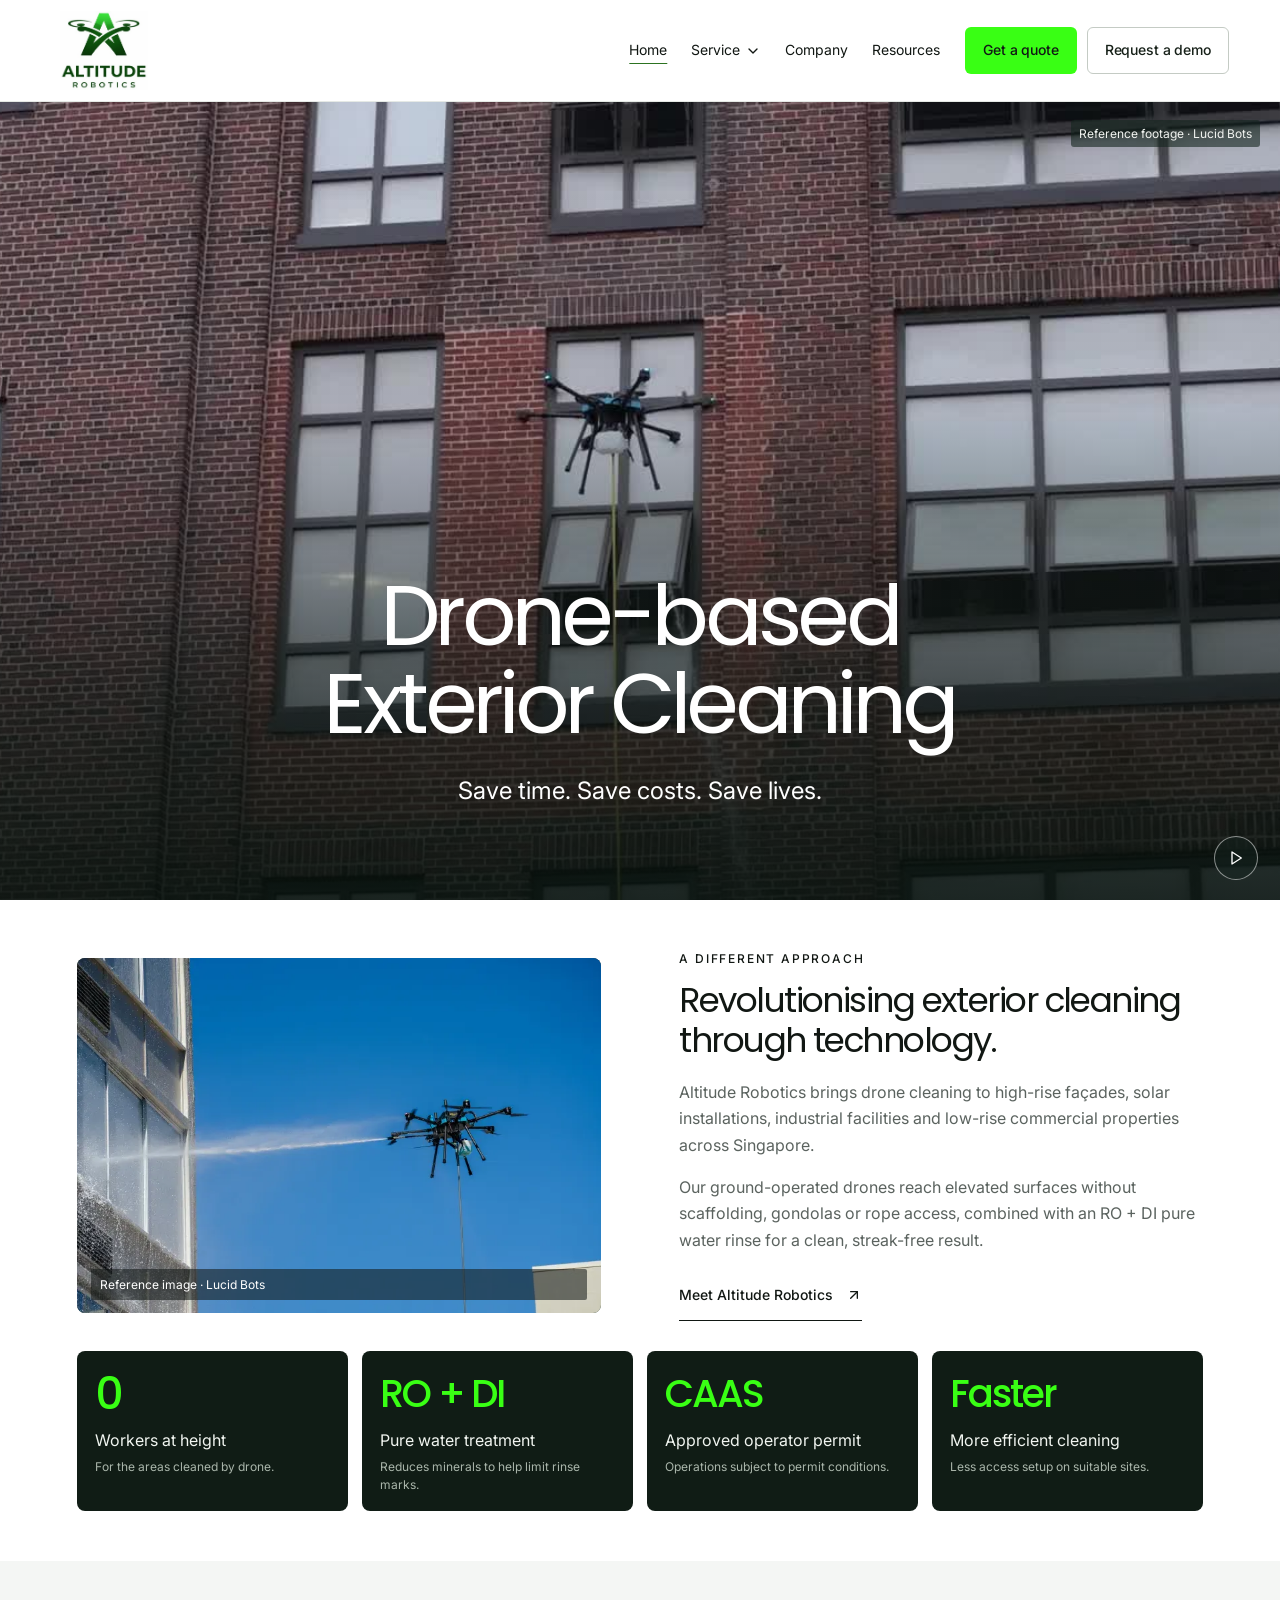
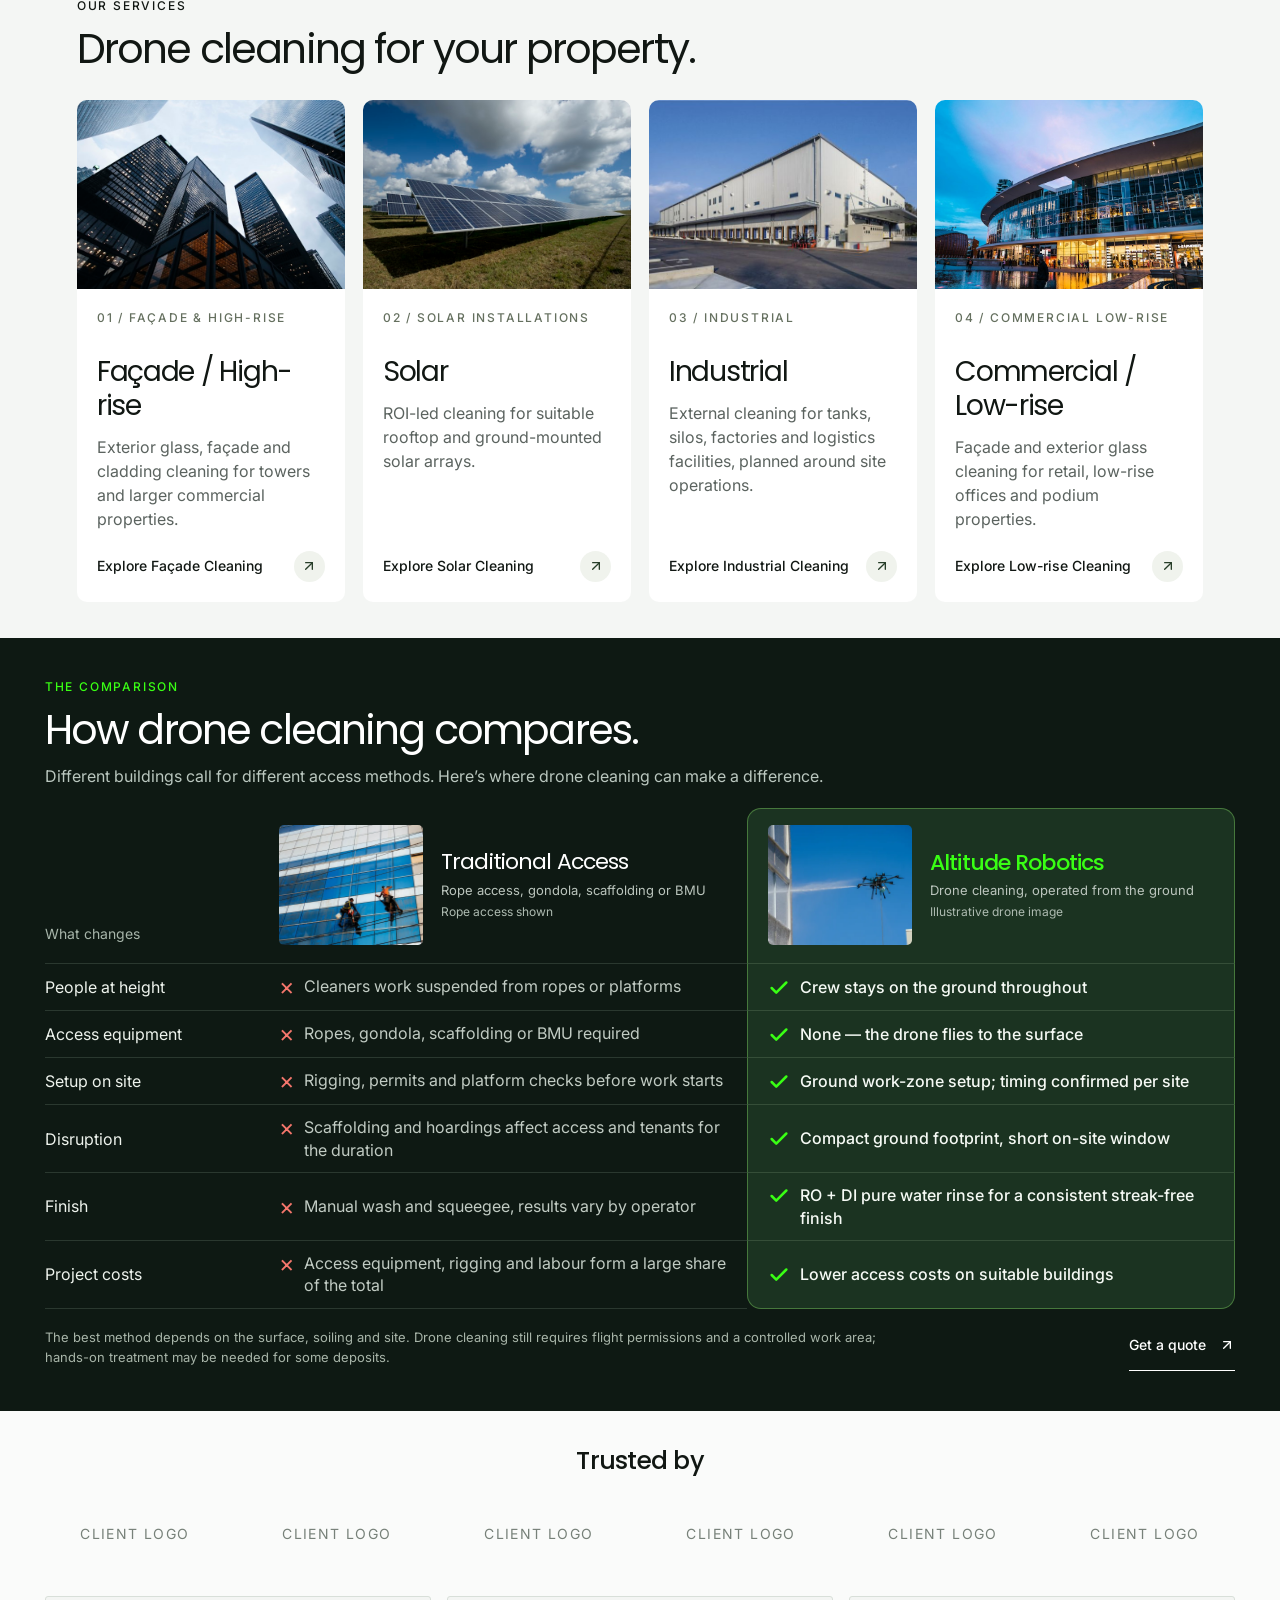
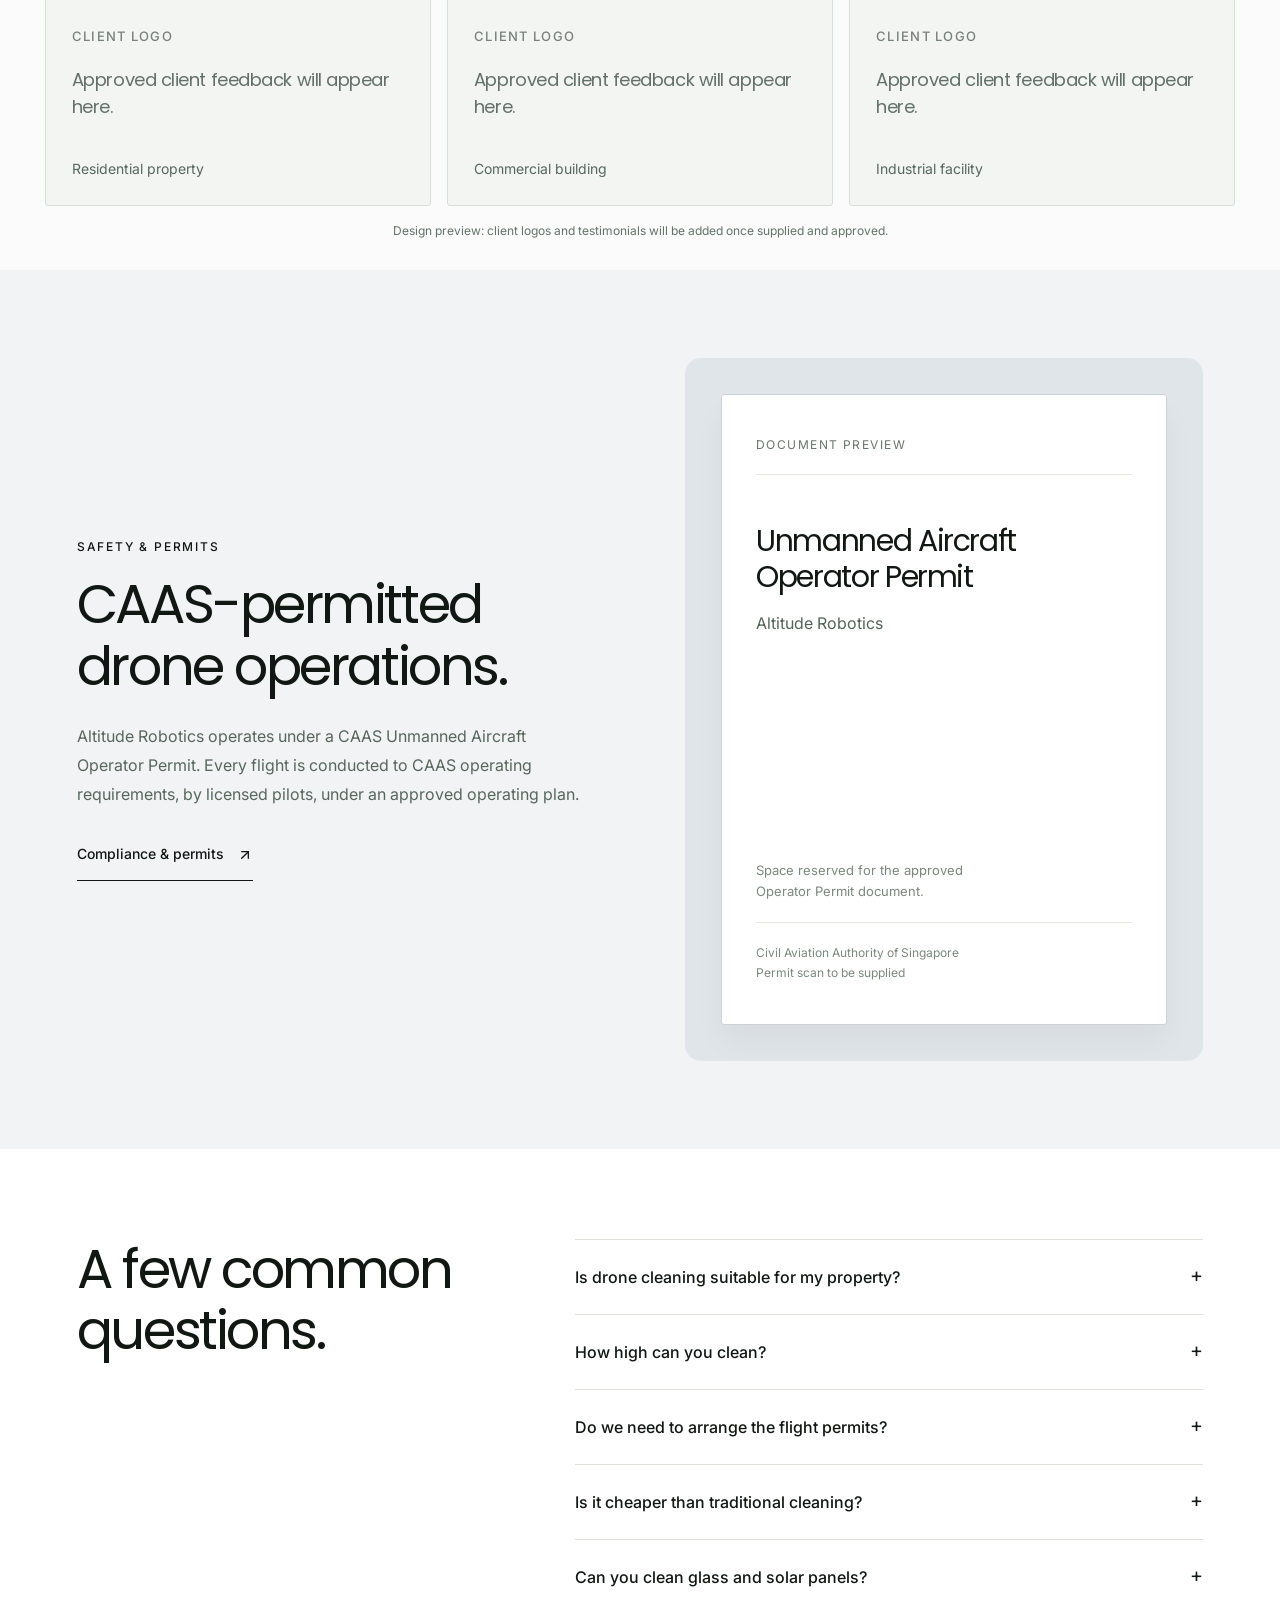
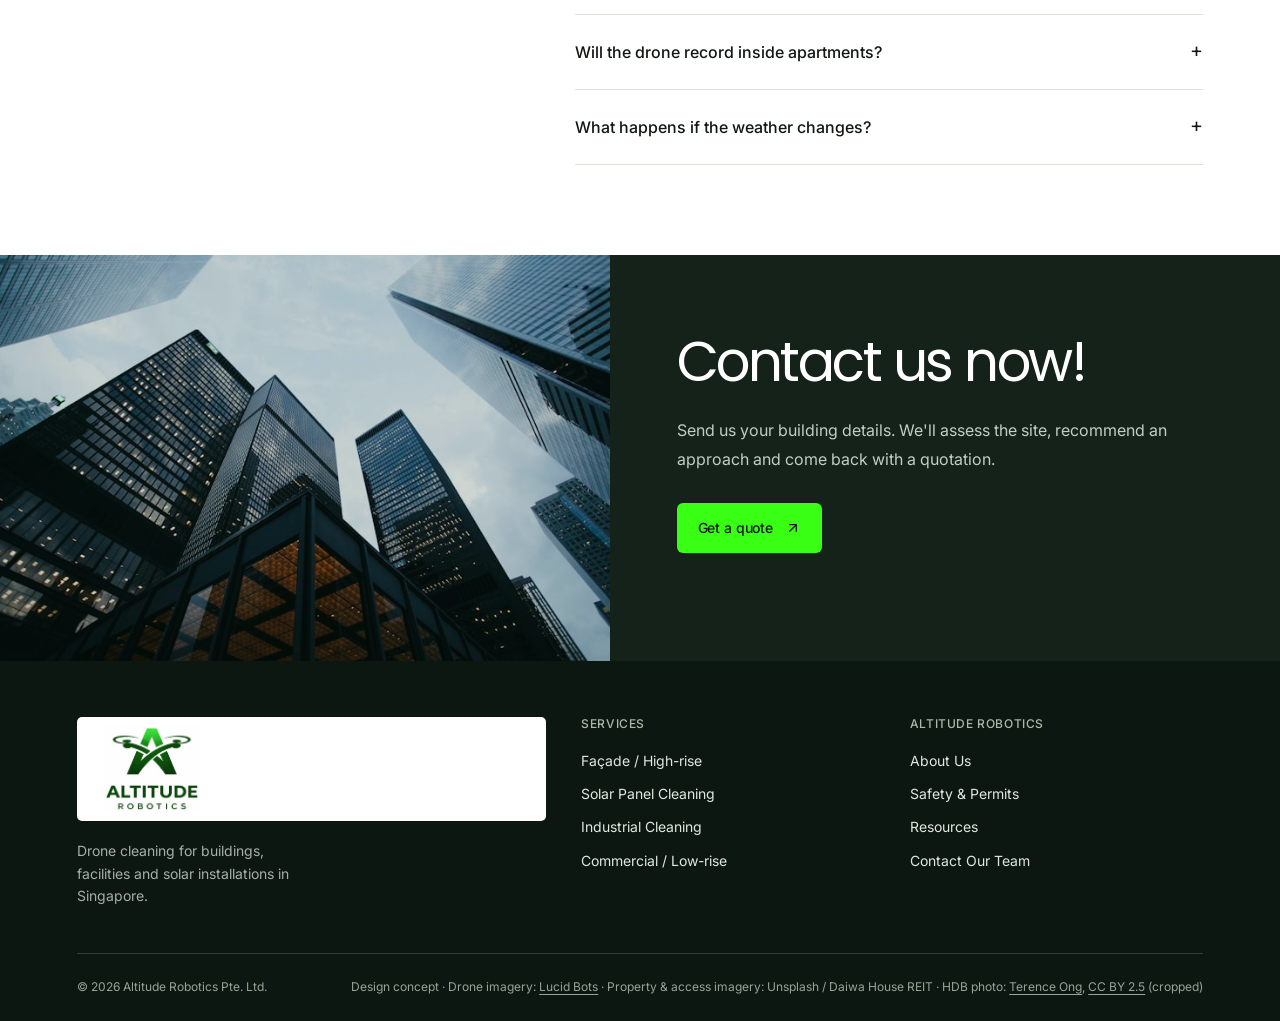
==== index.html @ 3650045e "Add files via upload" ====
<!doctype html>
<html lang="en-SG">
<head>
<meta charset="utf-8">
<meta name="viewport" content="width=device-width, initial-scale=1">
<meta name="description" content="Altitude Robotics provides drone cleaning for buildings, facilities and solar installations across Singapore. Explore our website design preview.">
<meta name="robots" content="noindex,nofollow">
<meta name="theme-color" content="#111713">
<title>Altitude Robotics | Drone-based Exterior Cleaning</title>
<link rel="icon" href="assets/altitude-logo.jpg" type="image/jpeg">
<link rel="stylesheet" href="style.css">
<style>html,body{margin:0;padding:0}html{scroll-behavior:smooth}body{background:#fff}button:focus-visible,a:focus-visible,summary:focus-visible,input:focus-visible,select:focus-visible,textarea:focus-visible{outline:3px solid #4d852d;outline-offset:4px}</style>
</head>
<body>
<div id="altitude-concept" data-experience="website" data-page="home">
  <header class="ar-nav">
    <a class="ar-logo" data-route="home" aria-label="Altitude Robotics home" href="index.html"><img data-image="logo" alt="Altitude Robotics" src="assets/altitude-logo.jpg"></a>
    <button class="ar-mobile-toggle" aria-label="Open navigation" aria-expanded="false" id="ar-menu-toggle"><svg xmlns="http://www.w3.org/2000/svg" width="16" height="16" viewBox="0 0 24 24" fill="none" stroke="currentColor" stroke-width="2" stroke-linecap="round" stroke-linejoin="round" data-lucide="menu" aria-hidden="true" class="lucide lucide-menu "><line x1="4" x2="20" y1="12" y2="12"></line><line x1="4" x2="20" y1="6" y2="6"></line><line x1="4" x2="20" y1="18" y2="18"></line></svg></button>
    <nav class="ar-links" aria-label="Main navigation" id="ar-main-links">
      <a class="ar-navlink" data-route="home" href="index.html" aria-current="page">Home</a>
      <button class="ar-navlink" id="ar-services-toggle" aria-expanded="false" aria-controls="ar-services-menu">Service <svg xmlns="http://www.w3.org/2000/svg" width="16" height="16" viewBox="0 0 24 24" fill="none" stroke="currentColor" stroke-width="2" stroke-linecap="round" stroke-linejoin="round" data-lucide="chevron-down" aria-hidden="true" class="lucide lucide-chevron-down "><path d="m6 9 6 6 6-6"></path></svg></button>
      <a class="ar-navlink" data-route="about" href="company.html">Company</a>
      <a class="ar-navlink" data-route="safety" href="safety-permits.html">Resources</a>
    </nav>
    <div class="ar-nav-actions" id="ar-nav-actions">
<a class="ar-button" data-route="quote" href="get-a-quote.html">Get a quote</a><a class="ar-button ar-outline" data-route="demo" href="request-a-demo.html">Request a demo</a>
</div>
    <div id="ar-services-menu" class="ar-dropdown" hidden>
      <a data-route="commercial" href="commercial.html">Façade / High-rise<small>Commercial towers &amp; façades</small></a><a data-route="solar" href="solar-panels.html">Solar<small>Rooftop &amp; ground-mounted arrays</small></a><a data-route="industrial" href="industrial.html">Industrial<small>Factories, tanks &amp; facilities</small></a><a data-route="residential" href="residential.html">Commercial / Low-rise<small>Low-rise buildings &amp; podiums</small></a>
    </div>
  </header>
  <main>
    <div id="ar-home">
      <section class="ar-hero" aria-label="Drone cleaning for buildings and solar panels">
        <img class="ar-hero-photo" data-image="hero" alt="Reference image of a cleaning drone spraying a building façade" src="assets/hero-frame.jpg">
        <video class="ar-hero-video" id="ar-hero-video" muted loop playsinline preload="none" aria-label="Reference drone cleaning film from Lucid Bots" poster="assets/hero-frame.jpg" src="assets/hero-hd.mp4"></video>
        <span class="ar-hero-credit">Reference footage · Lucid Bots</span>
        <div class="ar-hero-copy">
<h1>Drone-based<br>Exterior Cleaning</h1>
<p class="ar-hero-sub"><span>Save time.</span> <span>Save costs.</span> <span>Save lives.</span></p>
</div>
        <button class="ar-film-control" id="ar-video-toggle" aria-label="Play background video"><svg xmlns="http://www.w3.org/2000/svg" width="16" height="16" viewBox="0 0 24 24" fill="none" stroke="currentColor" stroke-width="2" stroke-linecap="round" stroke-linejoin="round" data-lucide="play" aria-hidden="true" class="lucide lucide-play "><polygon points="6 3 20 12 6 21 6 3"></polygon></svg></button>
      </section>
      
      <section class="ar-about" id="ar-approach">
  <div class="ar-split">
    <div class="ar-approach-media">
<img data-image="drone" alt="Illustrative cleaning drone spraying an exterior wall" loading="lazy" src="assets/drone.webp"><div class="ar-imagecredit">Reference image · Lucid Bots</div>
</div>
    <div class="ar-intro">
<span class="ar-kicker">A DIFFERENT APPROACH</span><h2 class="ar-heading">Revolutionising exterior cleaning through technology.</h2>
<p>Altitude Robotics brings drone cleaning to high-rise façades, solar installations, industrial facilities and low-rise commercial properties across Singapore.</p>
<p style="margin-top:16px">Our ground-operated drones reach elevated surfaces without scaffolding, gondolas or rope access, combined with an RO + DI pure water rinse for a clean, streak-free result.</p>
<a class="ar-textlink" data-route="about" href="company.html">Meet Altitude Robotics <svg xmlns="http://www.w3.org/2000/svg" width="16" height="16" viewBox="0 0 24 24" fill="none" stroke="currentColor" stroke-width="2" stroke-linecap="round" stroke-linejoin="round" data-lucide="arrow-up-right" aria-hidden="true" class="lucide lucide-arrow-up-right "><path d="M7 7h10v10"></path><path d="M7 17 17 7"></path></svg></a>
</div>
  </div>
  <div class="ar-selling-points">
    <div class="ar-selling-point">
<strong>0</strong><p>Workers at height</p>
<small>For the areas cleaned by drone.</small>
</div>
    <div class="ar-selling-point">
<strong>RO + DI</strong><p>Pure water treatment</p>
<small>Reduces minerals to help limit rinse marks.</small>
</div>
    <div class="ar-selling-point">
<strong>CAAS</strong><p>Approved operator permit</p>
<small>Operations subject to permit conditions.</small>
</div>
    <div class="ar-selling-point">
<strong>Faster</strong><p>More efficient cleaning</p>
<small>Less access setup on suitable sites.</small>
</div>
  </div>
</section>
      <section class="ar-services" id="ar-services"><div class="ar-sectionhead"><div>
<span class="ar-kicker">OUR SERVICES</span><h2 class="ar-heading">Drone cleaning for your property.</h2>
</div></div>
<div class="ar-servicegrid">
<a class="ar-service" data-route="commercial" href="commercial.html"><div class="ar-service-image"><img data-image="commercial" alt="Glass façade of a high-rise commercial building" loading="lazy" src="assets/commercial.jpg"></div><div class="ar-servicebody"><span class="ar-kicker">01 / FAÇADE &amp; HIGH-RISE</span><h3>Façade / High-rise</h3><p>Exterior glass, façade and cladding cleaning for towers and larger commercial properties.</p><span class="ar-cardlink">Explore Façade Cleaning <span class="ar-roundarrow"><svg xmlns="http://www.w3.org/2000/svg" width="16" height="16" viewBox="0 0 24 24" fill="none" stroke="currentColor" stroke-width="2" stroke-linecap="round" stroke-linejoin="round" data-lucide="arrow-up-right" aria-hidden="true" class="lucide lucide-arrow-up-right "><path d="M7 7h10v10"></path><path d="M7 17 17 7"></path></svg></span></span></div></a>
<a class="ar-service" data-route="solar" href="solar-panels.html"><div class="ar-service-image"><img data-image="solar" alt="Ground-mounted solar panels" loading="lazy" src="assets/solar.jpg"></div><div class="ar-servicebody"><span class="ar-kicker">02 / SOLAR INSTALLATIONS</span><h3>Solar</h3><p>ROI-led cleaning for suitable rooftop and ground-mounted solar arrays.</p><span class="ar-cardlink">Explore Solar Cleaning <span class="ar-roundarrow"><svg xmlns="http://www.w3.org/2000/svg" width="16" height="16" viewBox="0 0 24 24" fill="none" stroke="currentColor" stroke-width="2" stroke-linecap="round" stroke-linejoin="round" data-lucide="arrow-up-right" aria-hidden="true" class="lucide lucide-arrow-up-right "><path d="M7 7h10v10"></path><path d="M7 17 17 7"></path></svg></span></span></div></a>
<a class="ar-service" data-route="industrial" href="industrial.html"><div class="ar-service-image"><img data-image="industrial" alt="Industrial facility exterior" loading="lazy" src="assets/warehouse.jpg"></div><div class="ar-servicebody"><span class="ar-kicker">03 / INDUSTRIAL</span><h3>Industrial</h3><p>External cleaning for tanks, silos, factories and logistics facilities, planned around site operations.</p><span class="ar-cardlink">Explore Industrial Cleaning <span class="ar-roundarrow"><svg xmlns="http://www.w3.org/2000/svg" width="16" height="16" viewBox="0 0 24 24" fill="none" stroke="currentColor" stroke-width="2" stroke-linecap="round" stroke-linejoin="round" data-lucide="arrow-up-right" aria-hidden="true" class="lucide lucide-arrow-up-right "><path d="M7 7h10v10"></path><path d="M7 17 17 7"></path></svg></span></span></div></a>
<a class="ar-service" data-route="residential" href="residential.html"><div class="ar-service-image"><img data-image="shopping" alt="Low-rise commercial property exterior" loading="lazy" src="assets/shopping-centre.jpg"></div><div class="ar-servicebody"><span class="ar-kicker">04 / COMMERCIAL LOW-RISE</span><h3>Commercial / Low-rise</h3><p>Façade and exterior glass cleaning for retail, low-rise offices and podium properties.</p><span class="ar-cardlink">Explore Low-rise Cleaning <span class="ar-roundarrow"><svg xmlns="http://www.w3.org/2000/svg" width="16" height="16" viewBox="0 0 24 24" fill="none" stroke="currentColor" stroke-width="2" stroke-linecap="round" stroke-linejoin="round" data-lucide="arrow-up-right" aria-hidden="true" class="lucide lucide-arrow-up-right "><path d="M7 7h10v10"></path><path d="M7 17 17 7"></path></svg></span></span></div></a>
</div></section>
<section class="ar-comparison" id="ar-comparison">
  <div class="ar-comparison-head">
<span class="ar-kicker">THE COMPARISON</span><h2 class="ar-heading">How drone cleaning compares.</h2>
<p>Different buildings call for different access methods. Here’s where drone cleaning can make a difference.</p>
</div>
  <table class="ar-compare-new" aria-label="Comparison of traditional access and Altitude Robotics drone cleaning">
    <colgroup>
<col class="ar-topic">
<col class="ar-option">
<col class="ar-option">
</colgroup>
    <thead><tr>
<th scope="col">What changes</th>
<th scope="col"><div class="ar-compare-option">
<img class="ar-comparison-image" data-image="traditional" alt="Two window cleaners using ropes on a glass building" loading="lazy" src="assets/traditional-access.jpg"><div>
<h3>Traditional Access</h3>
<span class="ar-col-description">Rope access, gondola, scaffolding or BMU</span><span class="ar-image-label">Rope access shown</span>
</div>
</div></th>
<th scope="col"><div class="ar-compare-option">
<img class="ar-comparison-image" data-image="drone" alt="A drone spraying an exterior facade" loading="lazy" src="assets/drone.webp"><div>
<h3>Altitude Robotics</h3>
<span class="ar-col-description">Drone cleaning, operated from the ground</span><span class="ar-image-label">Illustrative drone image</span>
</div>
</div></th>
</tr></thead>
    <tbody>
      <tr>
<th scope="row">People at height</th>
<td><div class="ar-check-copy">
<span class="ar-cross" aria-label="Trade-off">×</span><span>Cleaners work suspended from ropes or platforms</span>
</div></td>
<td><div class="ar-check-copy">
<svg xmlns="http://www.w3.org/2000/svg" width="16" height="16" viewBox="0 0 24 24" fill="none" stroke="currentColor" stroke-width="2" stroke-linecap="round" stroke-linejoin="round" class="lucide lucide-check ar-tick" data-lucide="check" role="img" aria-label="Advantage" aria-hidden="true"><path d="M20 6 9 17l-5-5"></path></svg><span>Crew stays on the ground throughout</span>
</div></td>
</tr>
      <tr>
<th scope="row">Access equipment</th>
<td><div class="ar-check-copy">
<span class="ar-cross" aria-label="Trade-off">×</span><span>Ropes, gondola, scaffolding or BMU required</span>
</div></td>
<td><div class="ar-check-copy">
<svg xmlns="http://www.w3.org/2000/svg" width="16" height="16" viewBox="0 0 24 24" fill="none" stroke="currentColor" stroke-width="2" stroke-linecap="round" stroke-linejoin="round" class="lucide lucide-check ar-tick" data-lucide="check" role="img" aria-label="Advantage" aria-hidden="true"><path d="M20 6 9 17l-5-5"></path></svg><span>None — the drone flies to the surface</span>
</div></td>
</tr>
      <tr>
<th scope="row">Setup on site</th>
<td><div class="ar-check-copy">
<span class="ar-cross" aria-label="Trade-off">×</span><span>Rigging, permits and platform checks before work starts</span>
</div></td>
<td><div class="ar-check-copy">
<svg xmlns="http://www.w3.org/2000/svg" width="16" height="16" viewBox="0 0 24 24" fill="none" stroke="currentColor" stroke-width="2" stroke-linecap="round" stroke-linejoin="round" class="lucide lucide-check ar-tick" data-lucide="check" role="img" aria-label="Advantage" aria-hidden="true"><path d="M20 6 9 17l-5-5"></path></svg><span>Ground work-zone setup; timing confirmed per site</span>
</div></td>
</tr>
      <tr>
<th scope="row">Disruption</th>
<td><div class="ar-check-copy">
<span class="ar-cross" aria-label="Trade-off">×</span><span>Scaffolding and hoardings affect access and tenants for the duration</span>
</div></td>
<td><div class="ar-check-copy">
<svg xmlns="http://www.w3.org/2000/svg" width="16" height="16" viewBox="0 0 24 24" fill="none" stroke="currentColor" stroke-width="2" stroke-linecap="round" stroke-linejoin="round" class="lucide lucide-check ar-tick" data-lucide="check" role="img" aria-label="Advantage" aria-hidden="true"><path d="M20 6 9 17l-5-5"></path></svg><span>Compact ground footprint, short on-site window</span>
</div></td>
</tr>
      <tr>
<th scope="row">Finish</th>
<td><div class="ar-check-copy">
<span class="ar-cross" aria-label="Trade-off">×</span><span>Manual wash and squeegee, results vary by operator</span>
</div></td>
<td><div class="ar-check-copy">
<svg xmlns="http://www.w3.org/2000/svg" width="16" height="16" viewBox="0 0 24 24" fill="none" stroke="currentColor" stroke-width="2" stroke-linecap="round" stroke-linejoin="round" class="lucide lucide-check ar-tick" data-lucide="check" role="img" aria-label="Advantage" aria-hidden="true"><path d="M20 6 9 17l-5-5"></path></svg><span>RO + DI pure water rinse for a consistent streak-free finish</span>
</div></td>
</tr>
      <tr>
<th scope="row">Project costs</th>
<td><div class="ar-check-copy">
<span class="ar-cross" aria-label="Trade-off">×</span><span>Access equipment, rigging and labour form a large share of the total</span>
</div></td>
<td><div class="ar-check-copy">
<svg xmlns="http://www.w3.org/2000/svg" width="16" height="16" viewBox="0 0 24 24" fill="none" stroke="currentColor" stroke-width="2" stroke-linecap="round" stroke-linejoin="round" class="lucide lucide-check ar-tick" data-lucide="check" role="img" aria-label="Advantage" aria-hidden="true"><path d="M20 6 9 17l-5-5"></path></svg><span>Lower access costs on suitable buildings</span>
</div></td>
</tr>
    </tbody>
  </table>
  <div class="ar-comparefoot">
<p>The best method depends on the surface, soiling and site. Drone cleaning still requires flight permissions and a controlled work area; hands-on treatment may be needed for some deposits.</p>
<a class="ar-textlink" data-route="quote" href="get-a-quote.html">Get a quote <svg xmlns="http://www.w3.org/2000/svg" width="16" height="16" viewBox="0 0 24 24" fill="none" stroke="currentColor" stroke-width="2" stroke-linecap="round" stroke-linejoin="round" data-lucide="arrow-up-right" aria-hidden="true" class="lucide lucide-arrow-up-right "><path d="M7 7h10v10"></path><path d="M7 17 17 7"></path></svg></a>
</div>
</section>
<section class="ar-trusted" id="ar-trusted">
  <h2 class="ar-trusted-title">Trusted by</h2>
  <div class="ar-client-logos" aria-label="Reserved spaces for approved client logos">
<div class="ar-client-logo">Client logo</div>
<div class="ar-client-logo">Client logo</div>
<div class="ar-client-logo">Client logo</div>
<div class="ar-client-logo">Client logo</div>
<div class="ar-client-logo">Client logo</div>
<div class="ar-client-logo">Client logo</div>
</div>
  <div class="ar-testimonials">
    <article class="ar-testimonial"><div class="ar-testimonial-logo" aria-label="Reserved space for client logo">Client logo</div>
<p>Approved client feedback will appear here.</p>
<small>Residential property</small></article>
    <article class="ar-testimonial"><div class="ar-testimonial-logo" aria-label="Reserved space for client logo">Client logo</div>
<p>Approved client feedback will appear here.</p>
<small>Commercial building</small></article>
    <article class="ar-testimonial"><div class="ar-testimonial-logo" aria-label="Reserved space for client logo">Client logo</div>
<p>Approved client feedback will appear here.</p>
<small>Industrial facility</small></article>
  </div>
  <p class="ar-proof-note">Design preview: client logos and testimonials will be added once supplied and approved.</p>
</section>
<section class="ar-credentials" id="ar-safety">
  <div class="ar-split">
    <div class="ar-permit-copy">
<span class="ar-kicker">SAFETY &amp; PERMITS</span><h2 class="ar-heading">CAAS-permitted<br>drone operations.</h2>
<p>Altitude Robotics operates under a CAAS Unmanned Aircraft Operator Permit. Every flight is conducted to CAAS operating requirements, by licensed pilots, under an approved operating plan.</p>
<a class="ar-textlink" data-route="safety" href="safety-permits.html">Compliance &amp; permits <svg xmlns="http://www.w3.org/2000/svg" width="16" height="16" viewBox="0 0 24 24" fill="none" stroke="currentColor" stroke-width="2" stroke-linecap="round" stroke-linejoin="round" data-lucide="arrow-up-right" aria-hidden="true" class="lucide lucide-arrow-up-right "><path d="M7 7h10v10"></path><path d="M7 17 17 7"></path></svg></a>
</div>
    <div class="ar-permit-stage"><div class="ar-permit" role="img" aria-label="Reserved display for Altitude Robotics' UA Operator Permit; actual document to be supplied">
<div class="ar-permit-top">Document preview</div>
<h3>Unmanned Aircraft<br>Operator Permit</h3>
<p>Altitude Robotics</p>
<p class="ar-permit-pending">Space reserved for the approved<br>Operator Permit document.</p>
<small>Civil Aviation Authority of Singapore<br>Permit scan to be supplied</small>
</div></div>
  </div>
</section>
      <section class="ar-faq"><div class="ar-faqintro"><h2 class="ar-heading">A few common<br>questions.</h2></div>
<div>
        <details><summary>Is drone cleaning suitable for my property?</summary><p>We assess the surface material, building layout, access and type of soiling before recommending a method. Recessed areas and deposits that need scraping or close-contact treatment may require another approach.</p></details>
        <details><summary>How high can you clean?</summary><p>The working height depends on the location, approved flight conditions and cleaning setup. Share the site address and approximate height so we can assess your project.</p></details>
        <details><summary>Do we need to arrange the flight permits?</summary><p>We identify and coordinate the flight-permit requirements. You help confirm site details, access and building-management approvals. Work proceeds once the required permissions are in place.</p></details>
        <details><summary>Is it cheaper than traditional cleaning?</summary><p>It can reduce access-equipment and setup costs on suitable sites. The final price depends on the area, surface condition, access, permissions and cleaning requirements.</p></details>
        <details><summary>Can you clean glass and solar panels?</summary><p>RO + DI treatment reduces dissolved minerals and can help limit spotting after rinsing. We assess the surface and soiling first, and check manufacturer guidance for solar panels.</p></details>
        <details><summary>Will the drone record inside apartments?</summary><p>Camera use should focus on flight control and agreed exterior-work documentation. We discuss privacy arrangements with building management and do not intentionally film inside homes.</p></details>
        <details><summary>What happens if the weather changes?</summary><p>If wind, rain or visibility make conditions unsuitable, we pause or reschedule the work and agree the next available window with you.</p></details>
      </div></section>
      <section class="ar-close"><div class="ar-closephoto"><img data-image="commercial" alt="Exterior glass panels on a commercial tower" loading="lazy" src="assets/commercial.jpg"></div>
<div class="ar-closecopy">
<h2>Contact us now!</h2>
<p>Send us your building details. We'll assess the site, recommend an approach and come back with a quotation.</p>
<div class="ar-actions"><a class="ar-button" data-route="quote" href="get-a-quote.html">Get a quote <svg xmlns="http://www.w3.org/2000/svg" width="16" height="16" viewBox="0 0 24 24" fill="none" stroke="currentColor" stroke-width="2" stroke-linecap="round" stroke-linejoin="round" data-lucide="arrow-up-right" aria-hidden="true" class="lucide lucide-arrow-up-right "><path d="M7 7h10v10"></path><path d="M7 17 17 7"></path></svg></a></div>
</div></section>

          </div>
    </main>
  <footer class="ar-footer"><div class="ar-footer-top">
<div>
<a class="ar-logo" data-route="home" href="index.html"><img data-image="logo" alt="Altitude Robotics" src="assets/altitude-logo.jpg"></a><p class="ar-footer-tag">Drone cleaning for buildings, facilities and solar installations in Singapore.</p>
</div>
<div>
<h3>SERVICES</h3>
<a data-route="commercial" href="commercial.html">Façade / High-rise</a><a data-route="solar" href="solar-panels.html">Solar Panel Cleaning</a><a data-route="industrial" href="industrial.html">Industrial Cleaning</a><a data-route="residential" href="residential.html">Commercial / Low-rise</a>
</div>
<div>
<h3>ALTITUDE ROBOTICS</h3>
<a data-route="about" href="company.html">About Us</a><a data-route="safety" href="safety-permits.html">Safety &amp; Permits</a><a data-route="safety" href="safety-permits.html">Resources</a><a data-route="quote" href="get-a-quote.html">Contact Our Team</a>
</div>
</div>
<div class="ar-footer-bottom">
<span>© 2026 Altitude Robotics Pte. Ltd.</span><span>Design concept · Drone imagery: <a href="https://www.lucidbots.com/" target="_blank" rel="noopener">Lucid Bots</a> · Property &amp; access imagery: Unsplash / Daiwa House REIT · HDB photo: <a href="https://commons.wikimedia.org/wiki/File:Bishan_HDB.JPG" target="_blank" rel="noopener">Terence Ong</a>, <a href="https://creativecommons.org/licenses/by/2.5/" target="_blank" rel="noopener">CC BY 2.5</a> (cropped)</span>
</div></footer>
</div>
<script src="assets/lucide.min.js"></script>
<script src="app.js"></script>
</body>
</html>
---- style.css ----
@import url('https://fonts.googleapis.com/css2?family=Inter:wght@400;500&family=Poppins:wght@400;500&display=swap');
#altitude-concept{--ar-ink:#111715;--ar-muted:#5b635e;--ar-green:#b5f548;--ar-forest:#295b37;--ar-paper:#f6f7f3;--ar-line:#dce1d9;color:var(--ar-ink);background:#fff;font-family:Inter,Arial,sans-serif;font-size:15px;line-height:1.6;width:100%;overflow:clip;color-scheme:light}
#altitude-concept *{box-sizing:border-box}#altitude-concept [hidden]{display:none!important}#altitude-concept :is(button,a:where([data-route]),a:where([data-scroll])),#altitude-concept input,#altitude-concept select,#altitude-concept textarea{font:inherit}#altitude-concept :is(button,a:where([data-route]),a:where([data-scroll])),#altitude-concept a{-webkit-tap-highlight-color:transparent}#altitude-concept :is(button,a:where([data-route]),a:where([data-scroll])){cursor:pointer}#altitude-concept h1,#altitude-concept h2,#altitude-concept h3,#altitude-concept p{margin:0}#altitude-concept h1,#altitude-concept h2,#altitude-concept h3{font-family:Poppins,Inter,Arial,sans-serif;font-weight:400;letter-spacing:-.045em;line-height:1.14}#altitude-concept a{color:inherit}#altitude-concept img{display:block;width:100%;height:100%;object-fit:cover}#altitude-concept svg{flex-shrink:0}#altitude-concept .ar-inner{width:100%;padding:0 6%}#altitude-concept .ar-kicker{display:block;font-size:11px;letter-spacing:.16em;font-weight:500;text-transform:uppercase;line-height:1.5;margin-bottom:20px}#altitude-concept .ar-heading{font-size:clamp(30px,4.5vw,49px)}#altitude-concept .ar-muted{color:var(--ar-muted)}
#altitude-concept .ar-button{display:inline-flex;justify-content:center;align-items:center;gap:20px;border:1px solid transparent;padding:13px 21px;min-height:46px;background:var(--ar-green);color:#111715;border-radius:4px;font-size:13px;font-weight:500;text-decoration:none;letter-spacing:-.01em;transition:background .18s,transform .18s}#altitude-concept .ar-button:hover{background:#c8ff73;transform:translateY(-1px)}#altitude-concept .ar-button.ar-outline{background:transparent;border-color:#66716a;color:#fff}#altitude-concept .ar-button.ar-outline:hover{background:#ffffff14}#altitude-concept .ar-button.ar-black{background:var(--ar-ink);color:#fff}#altitude-concept .ar-textlink{display:inline-flex;gap:13px;align-items:center;color:inherit;background:none;border:0;border-bottom:1px solid currentColor;padding:0 0 5px;min-height:36px;font-size:13px;font-weight:500;text-decoration:none}#altitude-concept .ar-actions{display:flex;align-items:center;gap:12px;flex-wrap:wrap;margin-top:29px}
#altitude-concept .ar-nav{position:relative;z-index:10;display:flex;align-items:center;justify-content:space-between;gap:24px;padding:19px 4%;background:#111715;color:#fff;border-bottom:1px solid #ffffff12}#altitude-concept .ar-logo{display:flex;align-items:center;gap:10px;flex-shrink:0;border:0;color:inherit;background:none;text-align:left;padding:0;text-decoration:none}#altitude-concept .ar-logo-letter{font-family:Arial,sans-serif;font-style:italic;font-weight:500;font-size:43px;line-height:1;color:var(--ar-green)}#altitude-concept .ar-wordmark{font-family:Inter,Arial,sans-serif;font-weight:500;font-size:16px;line-height:1.05;letter-spacing:.08em}#altitude-concept .ar-wordmark small{display:block;letter-spacing:.29em;font-size:8px;margin-top:7px}#altitude-concept .ar-links{display:flex;align-items:center;gap:26px;margin-left:auto}#altitude-concept .ar-navlink{padding:7px 0;background:none;color:inherit;border:0;display:flex;align-items:center;gap:5px;font-size:12px;white-space:nowrap}#altitude-concept .ar-navlink:hover{color:var(--ar-green)}#altitude-concept .ar-nav .ar-button{min-height:40px;padding:10px 15px;font-size:12px;gap:12px}#altitude-concept .ar-mobile-toggle{display:none;background:none;color:#fff;border:1px solid #57605b;border-radius:4px;padding:9px}#altitude-concept .ar-dropdown{position:absolute;top:100%;left:0;width:100%;padding:30px 6%;background:#19211c;border-top:1px solid #3d483f;display:grid;grid-template-columns:repeat(4,1fr);gap:20px;box-shadow:0 18px 30px #0003}#altitude-concept .ar-dropdown :is(button,a:where([data-route]),a:where([data-scroll])){color:white;background:none;border:0;border-left:1px solid #495448;padding:9px 18px;text-align:left;font-size:16px}#altitude-concept .ar-dropdown :is(button,a:where([data-route]),a:where([data-scroll])):hover{color:var(--ar-green)}#altitude-concept .ar-dropdown small{display:block;color:#a8b4aa;font-size:11px;margin-top:8px}
#altitude-concept .ar-hero{position:relative;background:#273b3b;color:#fff;min-height:610px;display:flex;align-items:flex-end;padding:165px 6% 63px;isolation:isolate}#altitude-concept .ar-hero-photo,#altitude-concept .ar-hero-video{position:absolute;inset:0;width:100%;height:100%;object-fit:cover;z-index:-3}#altitude-concept .ar-hero:after{content:'';position:absolute;inset:0;background:linear-gradient(180deg,#07131316 5%,#07131321 22%,#081410b5 70%,#081410e3);z-index:-1}#altitude-concept .ar-hero-copy{width:100%;text-align:center}#altitude-concept .ar-hero .ar-kicker{margin-bottom:17px;color:#e2eadd;font-size:11px}#altitude-concept .ar-hero h1{font-size:clamp(38px,6.3vw,69px);letter-spacing:-.045em;line-height:1.06;max-width:870px;margin:auto}#altitude-concept .ar-hero-sub{font-size:17px;margin:22px auto 0;color:#f2f4ef}#altitude-concept .ar-hero .ar-actions{justify-content:center;margin-top:27px}#altitude-concept .ar-hero-scope{font-size:10px;letter-spacing:.15em;text-transform:uppercase;color:#c6cfc9;margin-top:28px}#altitude-concept .ar-film-control{position:absolute;right:22px;bottom:22px;border:1px solid #ffffff80;background:#14231f80;color:#fff;border-radius:50%;width:35px;height:35px;display:grid;place-items:center;padding:7px}#altitude-concept .ar-hero-credit{position:absolute;top:20px;right:22px;font-size:9px;letter-spacing:.06em;background:#10251e77;padding:4px 8px;color:#f2f4f1}#altitude-concept .ar-trustbar{padding:20px 6%;display:flex;gap:20px;justify-content:space-between;align-items:center;background:#edf1e8;color:#344031;font-size:11px}#altitude-concept .ar-trustbar span{display:inline-flex;gap:9px;align-items:center}#altitude-concept .ar-trustbar i{width:16px}
#altitude-concept .ar-about{padding:92px 6% 77px}#altitude-concept .ar-split{display:grid;grid-template-columns:1.1fr 1fr;gap:9%;align-items:start}#altitude-concept .ar-about .ar-intro{padding-top:32px}#altitude-concept .ar-intro p{font-size:15px;color:var(--ar-muted);line-height:1.8}#altitude-concept .ar-intro .ar-textlink{margin-top:24px}#altitude-concept .ar-benefits{display:grid;grid-template-columns:repeat(3,1fr);gap:35px;margin-top:63px}#altitude-concept .ar-benefit{border-top:1px solid var(--ar-line);padding-top:24px}#altitude-concept .ar-benefit>i,#altitude-concept .ar-benefit>svg{color:var(--ar-forest);width:26px;height:26px;margin-bottom:23px}#altitude-concept .ar-benefit h3{font-size:22px;margin-bottom:12px;letter-spacing:-.03em}#altitude-concept .ar-benefit p{font-size:13px;color:var(--ar-muted);line-height:1.75}
#altitude-concept .ar-services{background:var(--ar-paper);padding:80px 6% 86px}#altitude-concept .ar-sectionhead{display:flex;align-items:flex-end;justify-content:space-between;gap:45px;margin-bottom:40px}#altitude-concept .ar-sectionhead>p{font-size:13px;max-width:260px;color:var(--ar-muted)}#altitude-concept .ar-servicegrid{display:grid;grid-template-columns:1fr 1fr;gap:25px}#altitude-concept .ar-service{background:#fff;display:block;text-align:left;color:inherit;border:0;padding:0;overflow:hidden;border-radius:3px}#altitude-concept .ar-service-image{height:240px;overflow:hidden;position:relative}#altitude-concept .ar-service-image img{transition:transform .35s}#altitude-concept .ar-service:hover .ar-service-image img{transform:scale(1.035)}#altitude-concept .ar-servicebody{padding:26px 27px 28px;position:relative}#altitude-concept .ar-service h3{font-size:30px;margin-bottom:13px}#altitude-concept .ar-service p{font-size:13px;line-height:1.7;color:var(--ar-muted);padding-right:20px;min-height:66px}#altitude-concept .ar-service .ar-kicker{font-size:10px;margin-bottom:10px;color:#65705f}#altitude-concept .ar-cardlink{display:flex;justify-content:space-between;align-items:center;padding-top:25px;font-size:12px;font-weight:500}#altitude-concept .ar-cardlink .ar-roundarrow{display:grid;place-items:center;width:31px;height:31px;background:#f0f3ed;border-radius:50%;color:#273e29}#altitude-concept .ar-service:hover .ar-roundarrow{background:var(--ar-green)}
#altitude-concept .ar-comparison{background:#141d18;color:#fff;padding:82px 6%}#altitude-concept .ar-comparison .ar-kicker{color:var(--ar-green)}#altitude-concept .ar-comparison .ar-sectionhead>p{color:#adb9b0;max-width:285px}#altitude-concept .ar-comparetable{width:100%;border-collapse:collapse;font-size:12px;table-layout:fixed}#altitude-concept .ar-comparetable th{font-size:12px;font-weight:500;padding:23px 14px;text-align:left;vertical-align:bottom;border-bottom:1px solid #3d4a40}#altitude-concept .ar-comparetable th:first-child{width:20%}#altitude-concept .ar-comparetable th:last-child{width:25%;background:var(--ar-green);color:#152310;border-radius:5px 5px 0 0}#altitude-concept .ar-comparetable th:last-child small{display:block;font-size:9px;letter-spacing:.08em;text-transform:uppercase;margin-bottom:5px}#altitude-concept .ar-comparetable td{padding:22px 14px;border-bottom:1px solid #344237;vertical-align:top;color:#b9c2ba;line-height:1.6;overflow-wrap:anywhere}#altitude-concept .ar-comparetable td:first-child{color:#fff}#altitude-concept .ar-comparetable td:last-child{background:#243322;color:#eef6e7;border-color:#3e5037}#altitude-concept .ar-comparefoot{display:flex;justify-content:space-between;align-items:center;gap:25px;margin-top:27px}#altitude-concept .ar-comparefoot p{font-size:11px;max-width:525px;color:#a8b5a9}
#altitude-concept .ar-method{padding:90px 6%;display:grid;grid-template-columns:1fr 1fr;gap:8%;align-items:center}#altitude-concept .ar-methodphoto{position:relative;height:500px;background:#23382d;border-radius:4px;overflow:hidden}#altitude-concept .ar-methodphoto img{object-position:66% center}#altitude-concept .ar-imagecredit{position:absolute;bottom:13px;left:14px;right:14px;display:flex;gap:8px;align-items:center;justify-content:space-between;color:#fff;font-size:9px;letter-spacing:.02em;background:#1117158c;padding:6px 9px;border-radius:2px}#altitude-concept .ar-method h2{margin-bottom:24px}#altitude-concept .ar-method p{color:var(--ar-muted);font-size:14px}#altitude-concept .ar-steps{margin-top:29px}#altitude-concept .ar-step{padding:15px 0;border-top:1px solid var(--ar-line);display:flex;gap:16px;align-items:baseline}#altitude-concept .ar-step>span{font-size:10px;color:#778071}#altitude-concept .ar-step h3{font-family:Inter,sans-serif;font-size:14px;letter-spacing:-.01em;font-weight:500;margin-bottom:5px}#altitude-concept .ar-step p{font-size:12px}
#altitude-concept .ar-credentials{padding:78px 6% 84px;background:#edf2e8}#altitude-concept .ar-credentials .ar-split{align-items:center;margin-bottom:39px}#altitude-concept .ar-credentialgrid{display:grid;grid-template-columns:1fr 1fr;gap:20px}#altitude-concept .ar-credential{background:#fff;border:1px solid #dce4d6;padding:30px;display:grid;grid-template-columns:auto 1fr;column-gap:20px;align-items:start}#altitude-concept .ar-credential>svg{width:26px;height:26px;color:#355c3a}#altitude-concept .ar-credential h3{font-size:21px;letter-spacing:-.025em;line-height:1.25;margin-bottom:10px}#altitude-concept .ar-credential p{font-size:12px;color:var(--ar-muted)}#altitude-concept .ar-credential small{display:block;font-size:10px;letter-spacing:.08em;color:#51714e;margin-top:17px;text-transform:uppercase}#altitude-concept .ar-credential-note{font-size:11px;color:#5b6956;margin-top:22px}
#altitude-concept .ar-faq{padding:84px 6%;display:grid;grid-template-columns:1fr 1.5fr;gap:9%}#altitude-concept .ar-faqintro p{font-size:13px;color:var(--ar-muted);margin-top:23px}#altitude-concept .ar-faq details{border-top:1px solid var(--ar-line)}#altitude-concept .ar-faq details:last-child{border-bottom:1px solid var(--ar-line)}#altitude-concept .ar-faq summary{padding:22px 0;cursor:pointer;list-style:none;display:flex;justify-content:space-between;gap:20px;font-size:14px;font-weight:500}#altitude-concept .ar-faq summary::-webkit-details-marker{display:none}#altitude-concept .ar-faq summary:after{content:'+';font-size:20px;font-weight:400;line-height:1}#altitude-concept .ar-faq details[open] summary:after{content:'−'}#altitude-concept .ar-faq details>p{font-size:13px;color:var(--ar-muted);line-height:1.75;padding:0 28px 24px 0}
#altitude-concept .ar-close{display:grid;grid-template-columns:.9fr 1.1fr;background:#19271e;color:#fff;min-height:380px}#altitude-concept .ar-closephoto{min-height:340px;position:relative}#altitude-concept .ar-closephoto:after{position:absolute;inset:0;content:'';background:#12321f33}#altitude-concept .ar-closecopy{padding:60px 11%}#altitude-concept .ar-close h2{font-size:clamp(30px,4vw,42px)}#altitude-concept .ar-close p{font-size:13px;color:#c2cec3;margin-top:23px}#altitude-concept .ar-close .ar-kicker{color:var(--ar-green)}
#altitude-concept .ar-footer{background:#111715;color:#fff;padding:56px 6% 25px}#altitude-concept .ar-footer-top{display:grid;grid-template-columns:1.6fr 1fr 1fr;gap:35px;margin-bottom:45px}#altitude-concept .ar-footer-tag{font-size:12px;color:#a6b0a8;max-width:240px;margin-top:19px}#altitude-concept .ar-footer h3{font-family:Inter,Arial,sans-serif;font-size:11px;letter-spacing:.05em;color:#acb9aa;font-weight:500;margin-bottom:13px}#altitude-concept .ar-footer :is(button,a:where([data-route]),a:where([data-scroll])):not(.ar-logo){background:none;border:0;color:#e1e8df;font-size:12px;text-align:left;padding:4px 0;display:block;line-height:1.8}#altitude-concept .ar-footer :is(button,a:where([data-route]),a:where([data-scroll])):hover{color:var(--ar-green)}#altitude-concept .ar-footer-bottom{border-top:1px solid #334035;padding-top:23px;display:flex;justify-content:space-between;gap:15px;font-size:10px;color:#98a497;flex-wrap:wrap}#altitude-concept .ar-footer-bottom a{text-decoration:underline;text-underline-offset:3px}
#altitude-concept .ar-subhero{display:grid;grid-template-columns:1.12fr 1fr;background:var(--ar-paper);min-height:470px}#altitude-concept .ar-subhero-copy{padding:65px 10% 60px 12%}#altitude-concept .ar-subhero h1{font-size:clamp(35px,4.8vw,53px)}#altitude-concept .ar-subhero p{font-size:15px;color:var(--ar-muted);margin-top:23px}#altitude-concept .ar-subhero-img{min-height:380px;position:relative}#altitude-concept .ar-breadcrumb{background:none;border:0;color:#5b6857;padding:0;font-size:11px;letter-spacing:.02em;display:flex;align-items:center;gap:8px;margin-bottom:30px}#altitude-concept .ar-servicearticle{display:grid;grid-template-columns:1.6fr 1fr;gap:10%;padding:76px 6%}#altitude-concept .ar-prose h2{font-size:29px;line-height:1.2;margin:0 0 20px}#altitude-concept .ar-prose h3{font-size:22px;line-height:1.25;margin:35px 0 15px}#altitude-concept .ar-prose p{font-size:14px;color:var(--ar-muted);line-height:1.85;margin-bottom:17px}#altitude-concept .ar-sidepanel{background:var(--ar-paper);border-top:3px solid var(--ar-green);padding:30px;align-self:start}#altitude-concept .ar-sidepanel h3{font-size:21px;margin-bottom:20px}#altitude-concept .ar-sidepanel ul{padding:0;list-style:none;margin:0}#altitude-concept .ar-sidepanel li{padding:13px 0;border-top:1px solid var(--ar-line);font-size:13px}#altitude-concept .ar-sidepanel small{display:block;color:var(--ar-muted);font-size:11px;margin-top:20px}#altitude-concept .ar-subcta{padding:58px 6%;background:#e6f1d7;display:flex;gap:35px;align-items:center;justify-content:space-between}#altitude-concept .ar-subcta h2{font-size:32px;max-width:560px}#altitude-concept .ar-related{padding:40px 6%;display:flex;align-items:center;gap:25px;flex-wrap:wrap}#altitude-concept .ar-related>span{font-size:11px;color:#5b635e;margin-right:auto}#altitude-concept .ar-related :is(button,a:where([data-route]),a:where([data-scroll])){font-size:12px}
#altitude-concept .ar-pageheading{padding:65px 6%;background:var(--ar-paper)}#altitude-concept .ar-pageheading h1{font-size:clamp(38px,5.6vw,60px);max-width:760px}#altitude-concept .ar-pageheading p{margin-top:23px;max-width:580px;color:var(--ar-muted);font-size:15px}#altitude-concept .ar-content{padding:66px 6%}#altitude-concept .ar-content.ar-narrow{max-width:810px;margin:auto}#altitude-concept .ar-story{padding:76px 6%;display:grid;grid-template-columns:1fr 1.1fr;gap:8%}#altitude-concept .ar-story img{height:420px}#altitude-concept .ar-vision{padding:70px 10%;text-align:center;background:#213e2a;color:#fff}#altitude-concept .ar-vision h2{font-size:clamp(30px,4vw,46px);max-width:770px;margin:auto}#altitude-concept .ar-vision .ar-kicker{color:var(--ar-green)}#altitude-concept .ar-resources{display:grid;grid-template-columns:1fr 1fr;gap:28px}#altitude-concept .ar-resource{border:1px solid var(--ar-line);padding:0;background:#fff;color:inherit;text-align:left}#altitude-concept .ar-resource img{height:230px}#altitude-concept .ar-resourcecopy{padding:30px}#altitude-concept .ar-resource h2{font-size:29px}#altitude-concept .ar-resource p{margin:16px 0 24px;color:var(--ar-muted);font-size:13px}#altitude-concept .ar-fullfilm{width:100%;display:block;background:#19231e;aspect-ratio:16/9}#altitude-concept .ar-filmcaption{font-size:12px;color:var(--ar-muted);margin-top:20px}#altitude-concept .ar-quotelayout{display:grid;grid-template-columns:1fr 1.4fr;gap:10%;padding:66px 6%}#altitude-concept .ar-quoteintro h2{font-size:31px}#altitude-concept .ar-quoteintro>p{font-size:14px;color:var(--ar-muted);margin-top:20px}#altitude-concept .ar-quoteintro img{height:230px;margin-top:35px;border-radius:3px}#altitude-concept .ar-form{display:grid;grid-template-columns:1fr 1fr;gap:21px}#altitude-concept .ar-field{display:flex;flex-direction:column;gap:8px;font-size:12px;font-weight:500}#altitude-concept .ar-field.ar-full{grid-column:1/-1}#altitude-concept .ar-field input,#altitude-concept .ar-field select,#altitude-concept .ar-field textarea{width:100%;min-width:0;border:1px solid #d1d8ce;background:#fff;border-radius:3px;padding:12px;color:var(--ar-ink);font-size:16px;font-weight:400;min-height:47px}#altitude-concept .ar-field textarea{min-height:125px;resize:vertical}#altitude-concept .ar-formfoot{grid-column:1/-1;font-size:11px;color:var(--ar-muted)}#altitude-concept .ar-form-result{grid-column:1/-1;padding:18px;background:#edf5e4;color:#274429;border:1px solid #d2e4bf;font-size:13px}#altitude-concept .ar-form .ar-button{justify-self:start}#altitude-concept .ar-form .ar-field input::placeholder,#altitude-concept .ar-form textarea::placeholder{color:#899084}
@media(max-width:800px){#altitude-concept .ar-links{gap:17px}#altitude-concept .ar-nav{gap:17px}#altitude-concept .ar-navlink{font-size:11px}#altitude-concept .ar-nav>.ar-button{display:none}#altitude-concept .ar-hero{min-height:545px;padding-top:180px}#altitude-concept .ar-service-image{height:210px}#altitude-concept .ar-methodphoto{height:440px}#altitude-concept .ar-method{gap:6%}#altitude-concept .ar-comparetable td,#altitude-concept .ar-comparetable th{padding:18px 10px;font-size:11px}#altitude-concept .ar-closecopy{padding:50px 9%}}
@media(max-width:620px){#altitude-concept .ar-nav{padding:15px 5%;gap:12px;flex-wrap:wrap}#altitude-concept .ar-mobile-toggle{display:flex;margin-left:auto}#altitude-concept .ar-links{display:none;width:100%;flex-wrap:wrap;gap:6px 25px;order:4}#altitude-concept .ar-links.ar-mobile-open{display:flex}#altitude-concept .ar-navlink{min-height:40px;font-size:13px}#altitude-concept .ar-dropdown{grid-template-columns:1fr 1fr;gap:15px;padding:22px 5%}#altitude-concept .ar-dropdown :is(button,a:where([data-route]),a:where([data-scroll])){font-size:14px;padding:8px 12px}#altitude-concept .ar-wordmark{font-size:14px}#altitude-concept .ar-logo-letter{font-size:36px}#altitude-concept .ar-hero{min-height:560px;padding:190px 6% 58px}#altitude-concept .ar-hero h1{font-size:40px;line-height:1.08}#altitude-concept .ar-hero-sub{font-size:14px;max-width:280px}#altitude-concept .ar-hero-scope{font-size:9px;max-width:270px;margin:25px auto 0;line-height:1.8}#altitude-concept .ar-hero-credit{font-size:8px;top:14px;right:15px}#altitude-concept .ar-hero .ar-button{font-size:12px;padding:12px 15px;gap:10px}#altitude-concept .ar-trustbar{gap:12px;flex-wrap:wrap;justify-content:center;font-size:10px}#altitude-concept .ar-trustbar>span:last-child{display:none}#altitude-concept .ar-about,#altitude-concept .ar-services,#altitude-concept .ar-comparison,#altitude-concept .ar-credentials{padding:56px 6%}#altitude-concept .ar-split{grid-template-columns:1fr;gap:25px}#altitude-concept .ar-about .ar-intro{padding-top:0}#altitude-concept .ar-benefits{grid-template-columns:1fr;gap:28px;margin-top:38px}#altitude-concept .ar-benefit{display:grid;grid-template-columns:28px 1fr;gap:8px 17px;padding-top:20px}#altitude-concept .ar-benefit>svg{margin:0;grid-row:1/3}#altitude-concept .ar-benefit h3{font-size:22px;margin:0}#altitude-concept .ar-benefit p{grid-column:2}#altitude-concept .ar-sectionhead{display:block;margin-bottom:28px}#altitude-concept .ar-sectionhead>p{margin-top:20px;max-width:100%}#altitude-concept .ar-servicegrid{grid-template-columns:1fr;gap:24px}#altitude-concept .ar-service-image{height:245px}#altitude-concept .ar-servicebody{padding:24px}#altitude-concept .ar-service p{min-height:0;padding:0}#altitude-concept .ar-comparetable thead{display:none}#altitude-concept .ar-comparetable,#altitude-concept .ar-comparetable tbody{display:block}#altitude-concept .ar-comparetable tr{display:grid;grid-template-columns:1fr 1fr;border-bottom:1px solid #45543e;padding-bottom:14px;margin-bottom:16px}#altitude-concept .ar-comparetable td{display:block;padding:12px;font-size:12px;border:0}#altitude-concept .ar-comparetable td:first-child{grid-column:1/-1;font-size:14px;padding-left:0}#altitude-concept .ar-comparetable td:not(:first-child):before{content:attr(data-label);display:block;color:#98a890;font-size:9px;margin-bottom:6px;text-transform:uppercase;letter-spacing:.05em}#altitude-concept .ar-comparetable td:last-child:before{color:var(--ar-green)}#altitude-concept .ar-comparefoot{display:block}#altitude-concept .ar-comparefoot .ar-textlink{margin-top:22px}#altitude-concept .ar-method{grid-template-columns:1fr;padding:55px 6%;gap:35px}#altitude-concept .ar-methodphoto{height:350px}#altitude-concept .ar-methodphoto img{object-position:center}#altitude-concept .ar-credentialgrid{grid-template-columns:1fr}#altitude-concept .ar-credential{padding:24px}#altitude-concept .ar-faq{grid-template-columns:1fr;gap:32px;padding:55px 6%}#altitude-concept .ar-faq summary{font-size:13px}#altitude-concept .ar-close{grid-template-columns:1fr}#altitude-concept .ar-closephoto{height:250px;min-height:250px}#altitude-concept .ar-closecopy{padding:43px 6% 50px}#altitude-concept .ar-footer-top{grid-template-columns:1fr 1fr;gap:35px}#altitude-concept .ar-footer-top>div:first-child{grid-column:1/-1}#altitude-concept .ar-footer-bottom{display:block;line-height:1.9}#altitude-concept .ar-footer-bottom>span{display:block;margin-top:10px}#altitude-concept .ar-subhero{grid-template-columns:1fr}#altitude-concept .ar-subhero-copy{padding:45px 6%}#altitude-concept .ar-subhero-img{height:290px;min-height:290px}#altitude-concept .ar-servicearticle{grid-template-columns:1fr;padding:50px 6%;gap:30px}#altitude-concept .ar-subcta{display:block;padding:40px 6%}#altitude-concept .ar-subcta .ar-button{margin-top:24px}#altitude-concept .ar-subcta h2{font-size:29px}#altitude-concept .ar-story,#altitude-concept .ar-quotelayout{grid-template-columns:1fr;padding:45px 6%;gap:35px}#altitude-concept .ar-story img{height:300px}#altitude-concept .ar-resources{grid-template-columns:1fr}#altitude-concept .ar-quoteintro img{display:none}#altitude-concept .ar-form{grid-template-columns:1fr}#altitude-concept .ar-pageheading{padding:45px 6%}#altitude-concept .ar-content{padding:40px 6%}#altitude-concept .ar-related{gap:18px}#altitude-concept .ar-related>span{width:100%}}
@media(prefers-reduced-motion:reduce){#altitude-concept *{transition:none!important;scroll-behavior:auto!important}}
#altitude-concept{--ar-ink:#111713;--ar-muted:#5b635f;--ar-green:#b4f547;--ar-paper:#f4f6f4;font-size:16px}
#altitude-concept .ar-kicker{font-size:12px;margin-bottom:18px;letter-spacing:.15em}
#altitude-concept .ar-heading{font-size:clamp(34px,4.4vw,54px);line-height:1.14}
#altitude-concept .ar-button,#altitude-concept .ar-textlink{font-size:14px;min-height:46px}
#altitude-concept .ar-button{border-radius:6px;padding:13px 20px;gap:12px}
#altitude-concept .ar-nav{background:#fff;color:var(--ar-ink);padding:11px 4%;gap:25px;min-height:102px;border-bottom:1px solid #e5e9e5}
#altitude-concept .ar-logo img{width:105px;height:79px;object-fit:contain}
#altitude-concept .ar-navlink{font-size:14px;min-height:44px}
#altitude-concept .ar-navlink:hover{color:#427020}
#altitude-concept .ar-links{gap:24px}
#altitude-concept .ar-nav-actions{display:flex;gap:10px;flex-shrink:0}
#altitude-concept .ar-nav .ar-button{font-size:14px;min-height:46px;padding:11px 17px}
#altitude-concept .ar-nav .ar-outline{color:#172119;border-color:#c4cbc4;background:#fff}
#altitude-concept .ar-nav .ar-outline:hover{background:#f1f4ee}
#altitude-concept .ar-mobile-toggle{color:#172119;min-height:44px;min-width:44px;border-color:#c4cbc4}
#altitude-concept .ar-dropdown small{font-size:13px}
#altitude-concept .ar-hero{min-height:620px;padding:235px 6% 76px;background:#1c302d}
#altitude-concept .ar-hero:after{background:linear-gradient(180deg,#06130b00 10%,#06110c0d 38%,#06110cab 78%,#06110cdc)}
#altitude-concept .ar-hero h1{font-size:clamp(44px,6.7vw,84px);max-width:1100px;line-height:1.04;letter-spacing:-.055em}
#altitude-concept .ar-hero-sub{font-size:clamp(16px,1.9vw,22px);margin-top:24px;color:#fff}
#altitude-concept .ar-hero-sub span{white-space:nowrap}
#altitude-concept .ar-hero-credit{top:18px;right:20px;font-size:12px;letter-spacing:0;border-radius:3px;background:#13241d96}
#altitude-concept .ar-film-control{width:44px;height:44px;right:22px;bottom:20px}
#altitude-concept .ar-about{padding:104px 6% 85px}
#altitude-concept .ar-about .ar-split{grid-template-columns:1fr 1fr;gap:7%;align-items:center}
#altitude-concept .ar-approach-media{height:510px;position:relative;border-radius:12px;overflow:hidden;background:#26392e}
#altitude-concept .ar-approach-media img{object-position:66% center}
#altitude-concept .ar-about .ar-intro{padding:0}
#altitude-concept .ar-about .ar-intro h2{margin-bottom:28px}
#altitude-concept .ar-intro p{font-size:16px;line-height:1.8}
#altitude-concept .ar-imagecredit{font-size:12px;letter-spacing:0}
#altitude-concept .ar-selling-points{display:grid;grid-template-columns:repeat(3,1fr);gap:20px;margin-top:55px}
#altitude-concept .ar-selling-point{background:#101c15;color:#fff;border-radius:12px;padding:30px 28px;min-height:206px}
#altitude-concept .ar-selling-point strong{display:block;font:500 clamp(38px,5.4vw,64px)/1.1 Poppins,Arial,sans-serif;letter-spacing:-.06em;margin-bottom:22px;color:#b4f547}
#altitude-concept .ar-selling-point p{font-size:16px;line-height:1.5;color:#f1f5f0}
#altitude-concept .ar-selling-point small{display:block;font-size:12px;line-height:1.5;color:#aab6ab;margin-top:8px}
#altitude-concept .ar-services{padding:90px 6% 100px;background:#f4f6f4}
#altitude-concept .ar-service{border-radius:10px}
#altitude-concept .ar-service-image{height:275px}
#altitude-concept .ar-service p{font-size:16px;min-height:82px}
#altitude-concept .ar-service .ar-kicker{font-size:12px}
#altitude-concept .ar-cardlink{font-size:14px;padding-top:24px}
#altitude-concept .ar-comparison{background:#0e1913;padding:94px 6%}
#altitude-concept .ar-comparison-head{margin-bottom:46px}
#altitude-concept .ar-comparison-head p{font-size:16px;line-height:1.75;color:#bac7bf;max-width:720px;margin-top:25px}
#altitude-concept .ar-compare-new{width:100%;border-collapse:separate;border-spacing:0;table-layout:fixed;font-size:16px}
#altitude-concept .ar-compare-new .ar-topic{width:24%}
#altitude-concept .ar-compare-new .ar-option{width:38%}
#altitude-concept .ar-compare-new th,#altitude-concept .ar-compare-new td{text-align:left;vertical-align:top;padding:24px;border-bottom:1px solid #2a382f;font-weight:400}
#altitude-concept .ar-compare-new thead th{padding:28px 24px 26px}
#altitude-concept .ar-compare-new thead th:first-child{vertical-align:bottom;padding-left:0;color:#a7b5aa;font-size:14px}
#altitude-concept .ar-compare-new thead th:last-child{border-radius:14px 14px 0 0}
#altitude-concept .ar-compare-new th:last-child,#altitude-concept .ar-compare-new td:last-child{background:#17291c;border-bottom-color:#304132}
#altitude-concept .ar-compare-new tbody tr:last-child td:last-child{border-radius:0 0 14px 14px}
#altitude-concept .ar-compare-new h3{font-size:26px;line-height:1.2;letter-spacing:-.04em;margin-bottom:8px}
#altitude-concept .ar-compare-new .ar-col-description{font-size:13px;color:#bbc5bd;display:block;min-height:42px;margin-bottom:20px}
#altitude-concept .ar-compare-new .ar-comparison-image{height:155px;width:100%;border-radius:6px;object-fit:cover}
#altitude-concept .ar-compare-new .ar-image-label{display:block;font-size:12px;color:#aebbb1;margin-top:9px}
#altitude-concept .ar-compare-new tbody th{font-size:15px;padding-left:0;vertical-align:middle;color:#eef3ed;line-height:1.5}
#altitude-concept .ar-check-copy{display:flex;align-items:flex-start;gap:12px;font-size:15px;line-height:1.7;color:#c1cbc3}
#altitude-concept .ar-check-copy .ar-cross{color:#f4766c;font-size:24px;line-height:1;flex-shrink:0}
#altitude-concept .ar-check-copy .ar-tick{color:#77df8c;font-size:22px;line-height:1.15;flex-shrink:0}
#altitude-concept .ar-compare-new td:last-child .ar-check-copy{color:#f3f7f0}
#altitude-concept .ar-comparefoot p{font-size:13px;max-width:690px;line-height:1.7}
#altitude-concept .ar-trusted{padding:95px 6% 90px;background:#fff}
#altitude-concept .ar-trusted .ar-heading{max-width:790px}
#altitude-concept .ar-client-logos{display:grid;grid-template-columns:repeat(6,1fr);gap:18px;margin:48px 0 32px}
#altitude-concept .ar-client-logo{display:flex;align-items:center;justify-content:center;min-height:88px;background:#f3f5f3;border-radius:10px;color:#718076;font-size:12px;text-transform:uppercase;letter-spacing:.1em;text-align:center;padding:12px}
#altitude-concept .ar-testimonials{display:grid;grid-template-columns:repeat(3,1fr);gap:20px}
#altitude-concept .ar-testimonial{background:#f3f5f3;border-radius:14px;padding:28px;min-height:245px;display:flex;flex-direction:column}
#altitude-concept .ar-testimonial .ar-kicker{font-size:12px;letter-spacing:.08em;color:#708075}
#altitude-concept .ar-testimonial p{font-family:Poppins,Arial,sans-serif;font-size:20px;letter-spacing:-.025em;line-height:1.55;margin:4px 0 24px;color:#7b887f}
#altitude-concept .ar-testimonial small{display:block;font-size:14px;color:#56675d;margin-top:auto}
#altitude-concept .ar-proof-note{font-size:13px;color:#63736a;margin-top:24px;line-height:1.7}
#altitude-concept .ar-credentials{padding:88px 6%;background:#f2f5f1}
#altitude-concept .ar-credentials .ar-split{grid-template-columns:1fr 1fr;gap:8%;margin:0;align-items:center}
#altitude-concept .ar-permit-copy p{font-size:16px;color:#58665c;line-height:1.8;margin-top:25px}
#altitude-concept .ar-permit-copy .ar-textlink{margin-top:26px}
#altitude-concept .ar-permit-stage{padding:38px;background:#e4eae1;border-radius:16px}
#altitude-concept .ar-permit{min-height:415px;background:white;border:1px solid #d3dccf;border-radius:3px;padding:35px 32px;display:flex;flex-direction:column;box-shadow:0 18px 30px #1825180a}
#altitude-concept .ar-permit-top{font-size:12px;letter-spacing:.12em;text-transform:uppercase;color:#68756c;border-bottom:1px solid #e4e9e1;padding-bottom:20px}
#altitude-concept .ar-permit h3{font-size:29px;line-height:1.2;margin:33px 0 16px}
#altitude-concept .ar-permit p{font-size:16px;color:#526458}
#altitude-concept .ar-permit .ar-permit-pending{margin:auto 0 0;padding-top:38px;font-size:13px;color:#7a897d;line-height:1.6}
#altitude-concept .ar-permit small{font-size:12px;line-height:1.7;display:block;color:#7a897d;margin-top:20px;border-top:1px solid #e4e9e1;padding-top:20px}
#altitude-concept .ar-faq{padding:90px 6%;gap:7%;grid-template-columns:1fr 1.5fr}
#altitude-concept .ar-faq summary{font-size:16px;line-height:1.5;padding:25px 0}
#altitude-concept .ar-faq details>p{font-size:16px}
#altitude-concept .ar-close{background:#142219;grid-template-columns:1fr 1.1fr}
#altitude-concept .ar-closecopy{padding:76px 10%}
#altitude-concept .ar-close h2{font-size:clamp(36px,4.6vw,55px)}
#altitude-concept .ar-close p{font-size:16px;line-height:1.8}
#altitude-concept .ar-footer{background:#0d1711}
#altitude-concept .ar-footer .ar-logo{background:#fff;border-radius:5px;padding:9px 18px}
#altitude-concept .ar-footer .ar-logo img{height:86px;width:114px}
#altitude-concept .ar-footer-tag,#altitude-concept .ar-footer-top :is(button,a:where([data-route]),a:where([data-scroll])):not(.ar-logo){font-size:14px}
#altitude-concept .ar-footer-top h3,#altitude-concept .ar-footer-bottom{font-size:12px}
#altitude-concept .ar-prose p,#altitude-concept .ar-pageheading p,#altitude-concept .ar-subhero p,#altitude-concept .ar-quoteintro>p,#altitude-concept .ar-resource p,#altitude-concept .ar-credential p{font-size:16px}
#altitude-concept .ar-field,#altitude-concept .ar-step h3,#altitude-concept .ar-sidepanel li,#altitude-concept .ar-breadcrumb{font-size:14px}
#altitude-concept .ar-step p{font-size:14px}
#altitude-concept .ar-formfoot,#altitude-concept .ar-sidepanel small,#altitude-concept .ar-credential small,#altitude-concept .ar-related>span{font-size:12px}
#altitude-concept .ar-form-result{font-size:16px}
#altitude-concept .ar-subcta{background:#edf1e9}
@media(min-width:1450px){#altitude-concept .ar-hero{min-height:740px}}
@media(max-width:1050px){#altitude-concept .ar-nav{gap:16px;padding-left:3%;padding-right:3%}#altitude-concept .ar-links{gap:16px}#altitude-concept .ar-nav-actions{gap:8px}#altitude-concept .ar-nav .ar-button{padding:11px 14px}#altitude-concept .ar-nav-actions svg{display:none}#altitude-concept .ar-approach-media{height:510px}#altitude-concept .ar-heading{font-size:40px}#altitude-concept .ar-testimonial{padding:24px}#altitude-concept .ar-testimonial p{font-size:18px}#altitude-concept .ar-permit-stage{padding:25px}}
@media(max-width:850px){#altitude-concept .ar-mobile-toggle{display:flex;align-items:center;justify-content:center;margin-left:auto;order:2}#altitude-concept .ar-nav-actions{order:1;margin-left:auto}#altitude-concept .ar-links{display:none;order:3;width:100%;margin:0;flex-wrap:wrap;gap:5px 26px;padding:12px 0}#altitude-concept .ar-links.ar-mobile-open{display:flex}#altitude-concept .ar-nav{flex-wrap:wrap;gap:10px}#altitude-concept .ar-mobile-toggle{margin-left:0}#altitude-concept .ar-about .ar-split{gap:5%}#altitude-concept .ar-approach-media{height:530px}#altitude-concept .ar-heading{font-size:34px}#altitude-concept .ar-selling-point{padding:25px 22px}#altitude-concept .ar-selling-point strong{font-size:45px}#altitude-concept .ar-compare-new th,#altitude-concept .ar-compare-new td,#altitude-concept .ar-compare-new thead th{padding:20px 15px}#altitude-concept .ar-check-copy{font-size:14px;gap:8px}#altitude-concept .ar-compare-new h3{font-size:22px}#altitude-concept .ar-client-logos{grid-template-columns:repeat(3,1fr)}#altitude-concept .ar-permit{padding:25px;min-height:390px}#altitude-concept .ar-permit h3{font-size:25px}}
@media(max-width:620px){#altitude-concept .ar-nav{padding:9px 5%;min-height:90px;gap:10px}#altitude-concept .ar-logo img{width:85px;height:66px}#altitude-concept .ar-nav-actions{gap:8px}#altitude-concept .ar-nav .ar-button{font-size:14px;min-height:44px;padding:10px 13px}#altitude-concept .ar-nav-actions .ar-outline{display:none}#altitude-concept .ar-nav-actions.ar-mobile-open{width:100%;order:4;justify-content:flex-start}#altitude-concept .ar-nav-actions.ar-mobile-open .ar-outline{display:inline-flex}#altitude-concept .ar-mobile-toggle{order:2}#altitude-concept .ar-hero{min-height:540px;padding:240px 6% 78px}#altitude-concept .ar-hero h1{font-size:clamp(40px,10.3vw,61px);max-width:480px}#altitude-concept .ar-hero-sub{max-width:310px;font-size:16px;line-height:1.9;margin-top:22px}#altitude-concept .ar-hero-credit{font-size:12px;right:16px}#altitude-concept .ar-about,#altitude-concept .ar-services,#altitude-concept .ar-comparison,#altitude-concept .ar-trusted,#altitude-concept .ar-credentials{padding:58px 6%}#altitude-concept .ar-about .ar-split,#altitude-concept .ar-credentials .ar-split{grid-template-columns:1fr;gap:34px}#altitude-concept .ar-approach-media{height:330px}#altitude-concept .ar-heading{font-size:36px}#altitude-concept .ar-selling-points{grid-template-columns:1fr;gap:14px;margin-top:34px}#altitude-concept .ar-selling-point{min-height:0;padding:25px;display:grid;grid-template-columns:100px 1fr;gap:14px 15px;align-items:center}#altitude-concept .ar-selling-point strong{font-size:36px;margin:0;letter-spacing:-.06em}#altitude-concept .ar-selling-point small{grid-column:2;margin:-8px 0 0}#altitude-concept .ar-selling-point:first-child strong{font-size:57px}#altitude-concept .ar-service-image{height:250px}#altitude-concept .ar-service p{min-height:0}#altitude-concept .ar-comparison-head{margin-bottom:26px}#altitude-concept .ar-comparison-head p{font-size:16px}#altitude-concept .ar-compare-new{display:block}#altitude-concept .ar-compare-new colgroup{display:none}#altitude-concept .ar-compare-new thead,#altitude-concept .ar-compare-new tbody{display:block}#altitude-concept .ar-compare-new thead tr{display:grid;grid-template-columns:1fr 1fr}#altitude-concept .ar-compare-new thead th:first-child{display:none}#altitude-concept .ar-compare-new thead th{padding:18px 12px}#altitude-concept .ar-compare-new h3{font-size:20px;min-height:49px}#altitude-concept .ar-compare-new .ar-col-description{font-size:12px;min-height:78px;margin-bottom:12px}#altitude-concept .ar-compare-new .ar-comparison-image{height:108px}#altitude-concept .ar-compare-new .ar-image-label{font-size:12px;line-height:1.5}#altitude-concept .ar-compare-new tbody tr{display:grid;grid-template-columns:1fr 1fr}#altitude-concept .ar-compare-new tbody th{grid-column:1/-1;background:#0e1913;padding:24px 0 10px;border-bottom:0;font-size:14px}#altitude-concept .ar-compare-new td{padding:14px 12px 20px}#altitude-concept .ar-check-copy{font-size:14px;line-height:1.7;display:block}#altitude-concept .ar-check-copy .ar-cross,#altitude-concept .ar-check-copy .ar-tick{display:block;margin-bottom:9px}#altitude-concept .ar-client-logos{gap:12px;margin:32px 0 24px}#altitude-concept .ar-client-logo{font-size:12px;letter-spacing:0;min-height:75px;padding:9px}#altitude-concept .ar-testimonials{grid-template-columns:1fr;gap:16px}#altitude-concept .ar-testimonial{min-height:205px;padding:25px}#altitude-concept .ar-testimonial p{font-size:21px}#altitude-concept .ar-permit-stage{padding:25px}#altitude-concept .ar-permit{min-height:405px}#altitude-concept .ar-faq{grid-template-columns:1fr;padding:58px 6%;gap:28px}#altitude-concept .ar-faq summary{font-size:16px}#altitude-concept .ar-close{grid-template-columns:1fr}#altitude-concept .ar-closecopy{padding:48px 6% 56px}#altitude-concept .ar-close h2{font-size:38px}#altitude-concept .ar-closephoto{height:250px;min-height:250px}}
@media(max-width:360px){#altitude-concept .ar-nav{gap:7px}#altitude-concept .ar-nav .ar-button{padding:10px 12px}#altitude-concept .ar-logo img{width:75px;height:62px}#altitude-concept .ar-heading{font-size:32px}#altitude-concept .ar-selling-point{grid-template-columns:89px 1fr;padding:21px}#altitude-concept .ar-selling-point strong{font-size:31px}#altitude-concept .ar-compare-new .ar-col-description{min-height:92px}#altitude-concept .ar-permit-stage{padding:18px}}

#altitude-concept .ar-comparison-image[data-image="traditional"]{object-position:center 72%}
#altitude-concept{--ar-green:#39ff14;--ar-paper:#f3f5f4;--ar-nav-height:102px}
#altitude-concept .ar-button{background:var(--ar-green)}
#altitude-concept .ar-button:hover{background:#71ff57}
#altitude-concept .ar-hero{min-height:800px;padding:300px 6% 100px}
#altitude-concept[data-experience="website"] .ar-hero{min-height:max(520px,calc(100svh - var(--ar-nav-height)));padding:170px 6% 90px}
#altitude-concept .ar-hero h1{font-size:clamp(46px,6.6vw,88px);max-width:1080px}
#altitude-concept .ar-hero-sub{font-size:clamp(18px,2vw,24px);max-width:none}
#altitude-concept .ar-selling-points{grid-template-columns:repeat(4,minmax(0,1fr));gap:16px}
#altitude-concept .ar-selling-point{padding:30px 24px;min-height:224px}
#altitude-concept .ar-selling-point strong{color:var(--ar-green);font-size:clamp(35px,4.2vw,60px);white-space:nowrap;letter-spacing:-.055em}
#altitude-concept .ar-selling-point:first-child strong{font-size:64px}
#altitude-concept .ar-selling-point p{font-size:16px}
#altitude-concept .ar-credentials{background:#f1f3f5}
#altitude-concept .ar-permit-stage{background:#e0e5e9;padding:36px;max-width:550px;width:100%;justify-self:end}
#altitude-concept .ar-permit{aspect-ratio:210 / 297;min-height:535px;background:#fff;border-color:#cbd2d9;padding:40px 34px}
#altitude-concept .ar-permit h3{font-size:30px;margin-top:48px}
#altitude-concept .ar-permit-pending{color:#6e7b73}
#altitude-concept .ar-navlink[aria-current="page"]{text-decoration:underline;text-decoration-color:#2c7321;text-underline-offset:8px}
#altitude-concept .ar-category-hero{position:relative;isolation:isolate;display:flex;align-items:flex-end;min-height:620px;padding:160px 6% 70px;background:#16251d;color:white}
#altitude-concept .ar-category-hero>img{position:absolute;inset:0;z-index:-2;object-position:center}
#altitude-concept .ar-category-hero:after{content:'';position:absolute;inset:0;background:linear-gradient(90deg,#07110cb3,#07110c1a 85%),linear-gradient(0deg,#07110cbd,transparent 85%);z-index:-1}
#altitude-concept .ar-category-copy{max-width:850px}
#altitude-concept .ar-category-copy .ar-kicker{color:#d5e0d7;font-size:13px}
#altitude-concept .ar-category-copy h1{font-size:clamp(42px,5.5vw,74px);line-height:1.08;letter-spacing:-.05em;max-width:960px}
#altitude-concept .ar-category-copy p{font-size:18px;line-height:1.7;max-width:610px;color:#edf1ee;margin-top:25px}
#altitude-concept .ar-category-credit{position:absolute;top:22px;right:24px;background:#17281f9c;color:#fff;font-size:12px;border-radius:4px;padding:5px 10px}
#altitude-concept .ar-category-intro{display:grid;grid-template-columns:1fr 1fr;gap:9%;padding:88px 6% 58px;align-items:start;background:#fff}
#altitude-concept .ar-category-intro>p{font-size:17px;line-height:1.85;color:#526258;padding-top:30px}
#altitude-concept .ar-coverage{padding:0 6% 80px;display:grid;grid-template-columns:repeat(3,minmax(0,1fr));gap:25px;background:#fff}
#altitude-concept .ar-coverage article{padding:28px 0;border-top:1px solid #d7e0d9}
#altitude-concept .ar-coverage .ar-coverage-number{font-size:13px;letter-spacing:.08em;color:#607366;display:block;margin-bottom:24px}
#altitude-concept .ar-coverage h3{font-size:25px;letter-spacing:-.035em;line-height:1.2;margin-bottom:15px}
#altitude-concept .ar-coverage p{font-size:16px;line-height:1.8;color:#5b695f}
#altitude-concept .ar-category-method{display:grid;grid-template-columns:1fr 1fr;gap:7%;padding:82px 6%;background:#f1f4f2;align-items:center}
#altitude-concept .ar-category-media{position:relative;height:620px;background:#14241a;border-radius:12px;overflow:hidden;margin:0}
#altitude-concept .ar-category-media>img{height:100%;object-fit:cover}
#altitude-concept .ar-category-media figcaption{position:absolute;left:18px;bottom:18px;right:18px;background:#0c1a12b8;color:#fff;font-size:12px;line-height:1.6;padding:9px 12px;border-radius:3px}
#altitude-concept .ar-category-method h2{font-size:clamp(32px,3.5vw,44px);line-height:1.18;margin-bottom:26px}
#altitude-concept .ar-operation{padding:22px 0;border-top:1px solid #d0dbd2;display:grid;grid-template-columns:28px 1fr;gap:16px}
#altitude-concept .ar-operation>span{font-size:13px;color:#617467;padding-top:3px}
#altitude-concept .ar-operation h3{font-family:Inter,Arial,sans-serif;font-size:18px;line-height:1.4;letter-spacing:-.015em;font-weight:500;margin-bottom:10px}
#altitude-concept .ar-operation p{font-size:16px;line-height:1.8;color:#56665b}
#altitude-concept .ar-delivery{display:grid;grid-template-columns:1fr 1.2fr;gap:10%;padding:70px 6%;align-items:start;background:#fff}
#altitude-concept .ar-delivery h2{font-size:34px}
#altitude-concept .ar-delivery ul{list-style:none;padding:0;margin:0}
#altitude-concept .ar-delivery li{border-top:1px solid #dae2dc;padding:17px 0;font-size:16px;display:flex;align-items:flex-start;gap:15px;line-height:1.7;color:#526258}
#altitude-concept .ar-delivery li svg{margin-top:4px;color:#347841}
#altitude-concept .ar-service-contact{padding:58px 6%;background:#122017;color:#fff;display:flex;justify-content:space-between;align-items:center;gap:40px}
#altitude-concept .ar-service-contact h2{font-size:clamp(30px,4vw,43px);max-width:740px}
#altitude-concept .ar-service-contact p{font-size:16px;color:#c4cec7;margin-top:16px;max-width:610px}
#altitude-concept .ar-service-contact .ar-button{flex-shrink:0}
#altitude-concept .ar-company-story{padding:90px 6%;display:grid;grid-template-columns:1fr 1fr;gap:8%;align-items:center;background:white}
#altitude-concept .ar-company-story .ar-category-media{height:530px}
#altitude-concept .ar-company-story p{font-size:17px;color:#58685e;line-height:1.85;margin-top:25px}
#altitude-concept .ar-company-story.ar-company-reverse{background:#f0f4f1}
#altitude-concept .ar-company-story.ar-company-reverse .ar-category-media{order:2}
#altitude-concept .ar-company-statement{padding:75px 9%;background:#101d15;color:white;text-align:center}
#altitude-concept .ar-company-statement h2{font-size:clamp(34px,5vw,61px);line-height:1.18;max-width:900px;margin:auto}
#altitude-concept .ar-company-statement .ar-kicker{color:var(--ar-green)}
#altitude-concept .ar-company-principles{padding:78px 6%;background:white}
#altitude-concept .ar-company-principles .ar-coverage{padding:38px 0 0}
#altitude-concept .ar-resource-heading{padding:54px 6% 45px;background:#fff}
#altitude-concept .ar-resource-heading h1{font-size:clamp(38px,5vw,58px);max-width:780px}
#altitude-concept .ar-safety-links{padding:0 6% 65px;display:flex;gap:30px;flex-wrap:wrap;background:white}
#altitude-concept .ar-legal-caption{font-size:13px!important;line-height:1.7!important;margin-top:22px!important}
@media(max-width:1050px){#altitude-concept .ar-selling-point{padding:26px 19px}#altitude-concept .ar-selling-point strong{font-size:39px}#altitude-concept .ar-category-media{height:660px}#altitude-concept .ar-category-method{gap:5%}#altitude-concept .ar-company-story .ar-category-media{height:570px}}
@media(max-width:850px){#altitude-concept .ar-selling-points{grid-template-columns:repeat(2,minmax(0,1fr))}#altitude-concept .ar-selling-point strong{font-size:52px}#altitude-concept .ar-selling-point{min-height:206px}#altitude-concept .ar-permit-stage{padding:28px}#altitude-concept .ar-permit{padding:30px 24px;min-height:495px}#altitude-concept .ar-category-intro{gap:6%;padding:64px 6% 42px}#altitude-concept .ar-category-intro>p{padding-top:0}#altitude-concept .ar-category-method{grid-template-columns:1fr;gap:38px}#altitude-concept .ar-category-media{height:470px}#altitude-concept .ar-coverage{gap:18px}#altitude-concept .ar-coverage h3{font-size:22px}#altitude-concept .ar-company-story{gap:5%}#altitude-concept .ar-company-story .ar-category-media{height:600px}}
@media(max-width:620px){#altitude-concept .ar-hero{min-height:740px;padding:300px 6% 92px}#altitude-concept[data-experience="website"] .ar-hero{min-height:max(520px,calc(100svh - var(--ar-nav-height)));padding:170px 6% 80px}#altitude-concept .ar-hero h1{font-size:clamp(42px,10.6vw,63px)}#altitude-concept .ar-hero-sub{max-width:320px;line-height:1.75;font-size:18px}#altitude-concept .ar-selling-points{grid-template-columns:repeat(2,minmax(0,1fr));gap:12px}#altitude-concept .ar-selling-point{display:block;padding:24px 17px;min-height:206px}#altitude-concept .ar-selling-point strong{font-size:clamp(28px,7.9vw,46px);margin-bottom:20px;line-height:1.2}#altitude-concept .ar-selling-point:first-child strong{font-size:46px;line-height:1.04}#altitude-concept .ar-selling-point p{font-size:15px}#altitude-concept .ar-selling-point small{margin-top:10px;font-size:12px}#altitude-concept .ar-permit-stage{padding:24px}#altitude-concept .ar-permit{aspect-ratio:210/297;min-height:440px;padding:30px 25px}#altitude-concept .ar-permit h3{font-size:25px;margin-top:35px}#altitude-concept .ar-category-hero{min-height:580px;padding:190px 6% 54px}#altitude-concept .ar-category-copy h1{font-size:clamp(38px,10vw,55px)}#altitude-concept .ar-category-copy p{font-size:17px;line-height:1.75}#altitude-concept .ar-category-credit{top:16px;right:16px;left:16px;text-align:right;background:none;font-size:12px;text-shadow:0 1px 5px #000}#altitude-concept .ar-category-intro{grid-template-columns:1fr;gap:26px;padding:54px 6% 35px}#altitude-concept .ar-category-intro>p{font-size:16px}#altitude-concept .ar-coverage{grid-template-columns:1fr;padding-bottom:50px;gap:8px}#altitude-concept .ar-coverage article{padding:25px 0 15px}#altitude-concept .ar-coverage .ar-coverage-number{margin-bottom:15px}#altitude-concept .ar-coverage h3{font-size:26px}#altitude-concept .ar-category-method{padding:50px 6%;gap:33px}#altitude-concept .ar-category-media{height:350px}#altitude-concept .ar-category-method h2{font-size:34px}#altitude-concept .ar-operation{grid-template-columns:24px 1fr;gap:12px}#altitude-concept .ar-delivery{padding:54px 6%;grid-template-columns:1fr;gap:26px}#altitude-concept .ar-service-contact{padding:48px 6%;display:block}#altitude-concept .ar-service-contact .ar-button{margin-top:28px}#altitude-concept .ar-company-story{padding:55px 6%;grid-template-columns:1fr;gap:34px}#altitude-concept .ar-company-story .ar-category-media{height:365px}#altitude-concept .ar-company-story.ar-company-reverse .ar-category-media{order:0}#altitude-concept .ar-company-story p{font-size:16px}#altitude-concept .ar-company-statement{padding:58px 6%}#altitude-concept .ar-company-principles{padding:55px 6%}#altitude-concept .ar-resource-heading{padding:44px 6% 30px}#altitude-concept .ar-safety-links{padding:0 6% 50px;gap:22px}}
@media(prefers-reduced-motion:reduce){#altitude-concept *{scroll-behavior:auto!important;transition:none!important}}
/* Service pages: full-width media with readable introductory copy. */
#altitude-concept .ar-short-service{background:#fff}
#altitude-concept .ar-service-media{width:100%;max-width:none;margin:0}
#altitude-concept .ar-service-hero{min-height:max(520px,calc(100svh - var(--ar-nav-height)));padding:170px 6% 110px;display:flex;align-items:flex-end;overflow:hidden;background:#101713;border-radius:0}
#altitude-concept .ar-service-hero:after{background:linear-gradient(90deg,rgba(7,17,12,.66),rgba(7,17,12,.12) 85%),linear-gradient(0deg,rgba(7,17,12,.91),rgba(7,17,12,.32) 65%,rgba(7,17,12,.15));pointer-events:none}
#altitude-concept .ar-service-hero>img,#altitude-concept .ar-service-hero>video{position:absolute;inset:0;width:100%;height:100%;object-fit:cover;object-position:center;z-index:-2}
#altitude-concept .ar-service-hero .ar-category-copy{position:relative;max-width:1000px;text-shadow:0 2px 16px #0005}
#altitude-concept .ar-service-hero .ar-category-copy .ar-kicker{margin-bottom:18px;color:#fff}
#altitude-concept .ar-service-hero .ar-category-copy h1{font-size:clamp(40px,5.5vw,76px);line-height:1.1;max-width:1000px;color:#fff;text-wrap:balance}
#altitude-concept .ar-service-hero .ar-category-copy p{font-size:clamp(17px,1.5vw,21px);line-height:1.65;max-width:760px;margin-top:24px;color:#fff}
#altitude-concept .ar-service-play{position:absolute;right:6%;bottom:28px;display:flex;align-items:center;gap:9px;padding:12px 17px;border:1px solid #ffffff80;border-radius:30px;background:#07110c80;color:#fff;font:500 14px Inter,Arial,sans-serif;cursor:pointer;min-height:44px}
#altitude-concept .ar-service-play:disabled{cursor:default}
#altitude-concept .ar-service-media-credit{position:absolute;top:22px;right:6%;left:auto;max-width:88%;margin:0;padding:6px 10px;border-radius:4px;background:#07110cb3;font-size:12px;color:#fff;line-height:1.5}
#altitude-concept .ar-facilities{padding:48px 6% 44px;background:#fff}
#altitude-concept .ar-short-service .ar-service-section-title{font:400 25px/1.3 Poppins,Inter,Arial,sans-serif;letter-spacing:-.045em;margin:0 0 24px;color:#17231c}
#altitude-concept .ar-facility-strip{display:grid;grid-template-columns:repeat(var(--facility-count,3),minmax(0,1fr));gap:20px;align-items:stretch}
#altitude-concept .ar-facility-strip figure{margin:0;min-width:0;display:flex;flex-direction:column;border-bottom:1px solid #dce1df}
#altitude-concept .ar-facility-strip img{width:100%;height:160px;object-fit:cover;border-radius:8px;flex-shrink:0}
#altitude-concept .ar-facility-strip figcaption{font-size:16px;line-height:1.4;color:#17231c;padding:13px 0 17px;flex:1}
#altitude-concept .ar-facility-strip img[data-image="hdb"]{object-position:center 60%}
#altitude-concept .ar-service-explanation{padding:0 6% 58px;background:#fff}
#altitude-concept .ar-service-challenge{padding:0 0 44px}
#altitude-concept .ar-challenge-content{display:grid;grid-template-columns:1fr 1fr;gap:7%;align-items:start}
#altitude-concept .ar-challenge-content h3{font-size:clamp(25px,2.6vw,34px);line-height:1.25;max-width:540px;color:#96574e}
#altitude-concept .ar-challenge-content p{font-size:16px;line-height:1.7;color:#526258;max-width:590px}
#altitude-concept .ar-service-response{padding-top:34px;border-top:1px solid #dce1df}
#altitude-concept .ar-response-layout{display:grid;grid-template-columns:minmax(0,1fr) minmax(0,1fr);gap:5%;align-items:stretch}
#altitude-concept .ar-response-visual{position:relative;margin:0;min-width:0;min-height:0;border-radius:6px;overflow:hidden;background:#17231c}
#altitude-concept .ar-response-visual>img{position:absolute;inset:0;width:100%;height:100%;object-fit:cover}
#altitude-concept .ar-response-visual>img[data-image="drone"]{object-position:75% center}
#altitude-concept .ar-response-visual figcaption{position:absolute;left:14px;right:14px;bottom:14px;width:fit-content;max-width:calc(100% - 28px);font-size:12px;line-height:1.6;color:#fff;background:#102016d9;padding:5px 9px;border-radius:3px}
#altitude-concept .ar-response-heading{font-size:clamp(25px,2.6vw,34px);line-height:1.25;max-width:560px}
#altitude-concept .ar-response-benefits{list-style:none;padding:0;margin:22px 0 0}
#altitude-concept .ar-response-benefits li{display:grid;grid-template-columns:24px 1fr;gap:12px;border-top:1px solid #dce1df;padding:15px 0}
#altitude-concept .ar-response-benefits li:last-child{padding-bottom:0}
#altitude-concept .lucide-check{color:var(--ar-green);stroke-width:2.75}
#altitude-concept .ar-response-benefits svg{color:var(--ar-green);width:24px;height:24px;margin-top:1px;padding:0;background:none;border-radius:0;stroke-width:2.75}
#altitude-concept .ar-response-benefits h4{font:500 18px/1.4 Inter,Arial,sans-serif;letter-spacing:-.015em;margin:0 0 5px}
#altitude-concept .ar-response-benefits p{font-size:16px;line-height:1.6;color:#526258}
#altitude-concept .ar-service-faq{padding:0 6% 50px;display:grid;grid-template-columns:1fr 1.6fr;gap:40px;background:#fff}
#altitude-concept .ar-service-faq h2{font-size:27px;line-height:1.3;padding-top:17px}
#altitude-concept .ar-service-faq details{border-top:1px solid #dce1df}
#altitude-concept .ar-service-faq details:last-child{border-bottom:1px solid #dce1df}
#altitude-concept .ar-service-faq summary{font-size:16px;font-weight:500;display:flex;align-items:center;justify-content:space-between;gap:22px;list-style:none;padding:17px 0;cursor:pointer;min-height:54px}
#altitude-concept .ar-service-faq summary::-webkit-details-marker{display:none}
#altitude-concept .ar-service-faq details[open] summary svg{transform:rotate(45deg)}
#altitude-concept .ar-service-faq details>p{font-size:16px;color:#526258;line-height:1.75;padding:0 25px 20px 0}
#altitude-concept .ar-short-service .ar-service-contact{padding:44px 6%}
#altitude-concept .ar-short-service .ar-service-contact h2{font-size:clamp(28px,3.4vw,39px)}
@media(max-width:720px){
  #altitude-concept .ar-service-hero{padding:130px 6% 100px}
  #altitude-concept .ar-service-hero .ar-category-copy h1{font-size:clamp(36px,8.5vw,54px)}
  #altitude-concept .ar-service-hero .ar-category-copy p{font-size:17px;line-height:1.65;margin-top:20px}
  #altitude-concept .ar-service-hero .ar-category-copy .ar-kicker{font-size:12px;margin-bottom:14px}
  #altitude-concept .ar-service-play{bottom:24px}
  #altitude-concept .ar-service-media-credit{top:16px;font-size:11px}
  #altitude-concept .ar-facilities{padding-top:36px}
  #altitude-concept .ar-facility-strip{grid-template-columns:repeat(2,minmax(0,1fr));gap:22px 14px}
  #altitude-concept .ar-facility-strip img{height:140px}
  #altitude-concept .ar-challenge-content{grid-template-columns:1fr;gap:18px}
  #altitude-concept .ar-service-challenge{padding-bottom:30px}
  #altitude-concept .ar-response-layout{grid-template-columns:1fr;gap:26px}
  #altitude-concept .ar-response-visual{min-height:0;aspect-ratio:4 / 3}
  #altitude-concept .ar-service-explanation{padding-bottom:46px}
  #altitude-concept .ar-service-faq{grid-template-columns:1fr;gap:20px}
  #altitude-concept .ar-service-faq h2{padding:0}
}

/* Align service navigation from the top, regardless of description length. */
#altitude-concept .ar-dropdown :is(button,a:where([data-route]),a:where([data-scroll])){display:flex;flex-direction:column;align-items:flex-start;justify-content:flex-start;line-height:1.4}
#altitude-concept .ar-dropdown small{line-height:1.55}
/* Compact home sections without fixed heights or clipped content. */
#altitude-concept .ar-services{padding:44px 6%}
#altitude-concept .ar-services .ar-sectionhead{margin-bottom:28px}
#altitude-concept .ar-services .ar-kicker{margin-bottom:10px}
#altitude-concept .ar-services .ar-heading,#altitude-concept .ar-comparison .ar-heading{font-size:clamp(30px,3.2vw,42px);line-height:1.15}
#altitude-concept .ar-service{display:flex;flex-direction:column;align-items:stretch}
#altitude-concept .ar-servicebody{display:flex;flex-direction:column;flex:1;padding:20px}
#altitude-concept .ar-service h3{font-size:clamp(24px,2.2vw,29px);line-height:1.2;margin-bottom:12px}
#altitude-concept .ar-service p{padding:0;font-size:16px;line-height:1.5;min-height:0;flex:1}
#altitude-concept .ar-service .ar-cardlink{padding-top:20px;gap:10px;line-height:1.4;align-items:center}
#altitude-concept .ar-service .ar-kicker{font-size:12px;line-height:1.5;min-height:36px}
#altitude-concept .ar-service-image{height:190px;flex-shrink:0}
#altitude-concept .ar-comparison{padding:32px 3.5%}
#altitude-concept .ar-comparison-head{margin-bottom:20px}
#altitude-concept .ar-comparison-head .ar-kicker{margin-bottom:10px}
#altitude-concept .ar-comparison-head p{margin-top:12px;line-height:1.45;max-width:none}
#altitude-concept .ar-compare-option{display:grid;grid-template-columns:144px minmax(0,1fr);gap:18px;align-items:center}
#altitude-concept .ar-compare-new th,#altitude-concept .ar-compare-new td{padding:11px 20px;vertical-align:middle}
#altitude-concept .ar-compare-new thead th{padding:16px 20px 18px}
#altitude-concept .ar-compare-new .ar-topic{width:18%}
#altitude-concept .ar-compare-new .ar-option{width:41%}
#altitude-concept .ar-compare-new h3{font-size:22px;line-height:1.2;margin-bottom:5px}
#altitude-concept .ar-compare-new .ar-col-description{font-size:13px;line-height:1.4;min-height:0;margin-bottom:0}
#altitude-concept .ar-compare-new .ar-comparison-image{width:144px;height:120px;border-radius:5px}
#altitude-concept .ar-compare-new .ar-image-label{font-size:12px;margin-top:5px;line-height:1.4}
#altitude-concept .ar-compare-new tbody th{padding-left:0;font-size:16px;line-height:1.4}
#altitude-concept .ar-check-copy{font-size:16px;line-height:1.4;gap:10px}
#altitude-concept .ar-check-copy .ar-tick{color:var(--ar-green);width:22px;height:22px;stroke-width:2.75;flex-shrink:0;margin-top:1px}
#altitude-concept .ar-compare-new thead th:last-child,#altitude-concept .ar-compare-new tbody td:last-child{background:#1b3321;border-left:1px solid #46783c;border-right:1px solid #46783c;border-bottom-color:#354e38}
#altitude-concept .ar-compare-new thead th:last-child{border-top:1px solid #46783c}
#altitude-concept .ar-compare-new thead th:last-child h3{color:var(--ar-green);font-weight:500}
#altitude-concept .ar-compare-new tbody td:last-child .ar-check-copy{font-weight:500;color:#f6faf5}
#altitude-concept .ar-compare-new tbody tr:last-child td:last-child{border-bottom:1px solid #46783c}
#altitude-concept .ar-comparefoot{margin-top:16px;gap:24px}
#altitude-concept .ar-comparefoot p{max-width:850px;line-height:1.5}
#altitude-concept .ar-comparefoot .ar-textlink{flex-shrink:0;white-space:nowrap}
@media(min-width:1000px){
  #altitude-concept .ar-services{padding-top:clamp(28px,4svh,48px);padding-bottom:clamp(28px,4svh,48px)}
  #altitude-concept .ar-servicegrid{grid-template-columns:repeat(4,minmax(0,1fr));gap:18px;align-items:stretch}
  #altitude-concept .ar-service-image{height:clamp(140px,21svh,210px)}
  #altitude-concept .ar-comparison{padding-top:clamp(30px,4.5svh,46px);padding-bottom:clamp(30px,4.5svh,46px)}
}
@media(min-width:621px) and (max-width:999px){
  #altitude-concept .ar-servicegrid{gap:20px}
  #altitude-concept .ar-service-image{height:150px}
  #altitude-concept .ar-servicebody{padding:18px}
  #altitude-concept .ar-compare-option{grid-template-columns:96px minmax(0,1fr);gap:12px}
  #altitude-concept .ar-compare-new .ar-comparison-image{width:96px;height:104px}
  #altitude-concept .ar-compare-new h3{font-size:20px}
}
@media(min-width:621px) and (max-width:760px){
  #altitude-concept .ar-compare-option{grid-template-columns:1fr;align-content:start}
  #altitude-concept .ar-compare-new .ar-comparison-image{width:100%;height:120px}
}
@media(max-width:620px){
  #altitude-concept .ar-services,#altitude-concept .ar-comparison{padding:40px 6%}
  #altitude-concept .ar-servicegrid{grid-template-columns:1fr}
  #altitude-concept .ar-service-image{height:190px}
  #altitude-concept .ar-service .ar-kicker{min-height:0}
  #altitude-concept .ar-compare-option{grid-template-columns:1fr;gap:12px;height:100%;align-content:start}
  #altitude-concept .ar-compare-new thead th{padding:14px 10px}
  #altitude-concept .ar-compare-new .ar-comparison-image{width:100%;height:120px}
  #altitude-concept .ar-compare-new h3{font-size:20px;min-height:48px}
  #altitude-concept .ar-compare-new .ar-col-description{min-height:57px}
  #altitude-concept .ar-compare-new td{padding:12px 10px 18px}
  #altitude-concept .ar-compare-new tbody th{padding:20px 0 8px}
  #altitude-concept .ar-check-copy{font-size:16px;line-height:1.5}
  #altitude-concept .ar-comparefoot{display:block}
}
/* A different approach: reduce the section's footprint while retaining legible copy. */
#altitude-concept #ar-approach{padding:50px 6%}
#altitude-concept #ar-approach .ar-approach-media{height:355px;border-radius:8px}
#altitude-concept #ar-approach .ar-heading{font-size:clamp(30px,2.7vw,38px);line-height:1.17;margin-bottom:18px}
#altitude-concept #ar-approach .ar-kicker{margin-bottom:12px}
#altitude-concept #ar-approach .ar-intro p{font-size:16px;line-height:1.65}
#altitude-concept #ar-approach .ar-intro .ar-textlink{margin-top:22px}
#altitude-concept #ar-approach .ar-selling-points{margin-top:30px;gap:14px}
#altitude-concept #ar-approach .ar-selling-point{min-height:158px;padding:18px;border-radius:8px}
#altitude-concept #ar-approach .ar-selling-point strong{font-size:clamp(30px,3vw,42px);min-height:49px;line-height:1.1;margin-bottom:10px;display:flex;align-items:center}
#altitude-concept #ar-approach .ar-selling-point:first-child strong{font-size:44px}
#altitude-concept #ar-approach .ar-selling-point p{font-size:16px;line-height:1.5}
#altitude-concept #ar-approach .ar-selling-point small{font-size:12px;line-height:1.45;margin-top:6px}
@media(max-width:850px){
  #altitude-concept #ar-approach .ar-split{grid-template-columns:1fr;gap:28px}
  #altitude-concept #ar-approach .ar-approach-media{height:320px}
  #altitude-concept #ar-approach .ar-selling-point strong{font-size:38px}
}
@media(max-width:620px){
  #altitude-concept #ar-approach{padding:38px 6%}
  #altitude-concept #ar-approach .ar-approach-media{height:250px}
  #altitude-concept #ar-approach .ar-selling-points{gap:12px}
  #altitude-concept #ar-approach .ar-selling-point{display:block;padding:16px 14px;min-height:158px}
  #altitude-concept #ar-approach .ar-selling-point strong{font-size:clamp(26px,7vw,36px);min-height:40px}
  #altitude-concept #ar-approach .ar-selling-point:first-child strong{font-size:36px}
}
/* Compact client proof, with a centred heading and an unframed logo strip. */
#altitude-concept #ar-trusted{padding:34px 3.5% 30px;background:#fafbfa}
#altitude-concept #ar-trusted .ar-trusted-title{font-size:25px;line-height:1.3;font-weight:500;text-align:center;letter-spacing:-.03em}
#altitude-concept #ar-trusted .ar-client-logos{grid-template-columns:repeat(6,minmax(0,1fr));gap:22px;margin:24px 0 30px;align-items:center}
#altitude-concept #ar-trusted .ar-client-logo{min-height:64px;padding:8px;background:transparent;border:0;border-radius:0;font-size:14px;color:#778179}
#altitude-concept #ar-trusted .ar-client-logo img{width:100%;height:52px;object-fit:contain}
#altitude-concept #ar-trusted .ar-testimonials{gap:16px;align-items:stretch}
#altitude-concept #ar-trusted .ar-testimonial{min-height:210px;padding:24px 26px;background:#f3f5f3;border:1px solid #d8dfd9;border-radius:3px}
#altitude-concept #ar-trusted .ar-testimonial-logo{font-size:13px;font-weight:500;line-height:1.4;text-transform:uppercase;letter-spacing:.1em;color:#778179;min-height:30px;display:flex;align-items:center;margin-bottom:15px}
#altitude-concept #ar-trusted .ar-testimonial-logo img{height:38px;max-width:160px;width:auto;object-fit:contain;object-position:left center}
#altitude-concept #ar-trusted .ar-testimonial p{font-size:18px;line-height:1.5;margin:0 0 22px;color:#637168}
#altitude-concept #ar-trusted .ar-testimonial small{font-size:14px}
#altitude-concept #ar-trusted .ar-proof-note{margin-top:16px;font-size:12px;text-align:center;line-height:1.5}
@media(max-width:850px){
  #altitude-concept #ar-trusted .ar-client-logos{grid-template-columns:repeat(3,minmax(0,1fr));gap:12px 20px;margin:20px 0 24px}
  #altitude-concept #ar-trusted .ar-testimonial{padding:20px;min-height:215px}
}
@media(max-width:620px){
  #altitude-concept #ar-trusted{padding:30px 5%}
  #altitude-concept #ar-trusted .ar-client-logos{gap:8px 14px}
  #altitude-concept #ar-trusted .ar-client-logo{min-height:52px;font-size:12px}
  #altitude-concept #ar-trusted .ar-testimonials{grid-template-columns:1fr;gap:14px}
  #altitude-concept #ar-trusted .ar-testimonial{min-height:185px}
}


#altitude-concept a[data-route],#altitude-concept a[data-scroll]{text-decoration:none}
#altitude-concept a.ar-navlink[aria-current="page"]{text-decoration:underline;text-decoration-color:#2c7321;text-underline-offset:8px}


/* Service-page content additions: uses the existing Altitude spacing, type and palette. */
#altitude-concept .ar-service-proof{padding:34px 0 0;border-top:1px solid #dce1df;margin-top:34px}
#altitude-concept .ar-service-table-wrap{overflow-x:auto;border:1px solid #dce1df;border-radius:7px}
#altitude-concept .ar-service-table{width:100%;border-collapse:collapse;min-width:720px;background:#fff}
#altitude-concept .ar-service-table th,#altitude-concept .ar-service-table td{padding:16px 18px;text-align:left;vertical-align:top;border-bottom:1px solid #e6eae6;font-size:14px;line-height:1.55}
#altitude-concept .ar-service-table thead th{background:#f3f6f2;font-weight:500;color:#17231c}
#altitude-concept .ar-service-table tbody th{width:20%;font-weight:500;color:#17231c}
#altitude-concept .ar-service-table tbody td{width:40%;color:#526258}
#altitude-concept .ar-service-table tr:last-child :is(th,td){border-bottom:0}
#altitude-concept .ar-service-note{margin-top:13px;font-size:13px;line-height:1.65;color:#68756d}
#altitude-concept .ar-inline-source{margin-top:12px!important;font-size:14px!important}
#altitude-concept .ar-inline-source a{display:inline-flex;align-items:center;gap:6px;font-weight:500;text-decoration:underline;text-underline-offset:3px}
#altitude-concept .ar-inline-source svg{width:14px;height:14px}
#altitude-concept .ar-scope-limits{padding:50px 6%;display:grid;grid-template-columns:1fr 1fr;gap:6%;background:#f6f7f3}
#altitude-concept .ar-scope-limits>div{min-width:0}
#altitude-concept .ar-scope-limits .ar-kicker,#altitude-concept .ar-service-process .ar-kicker,#altitude-concept .ar-service-deliverable .ar-kicker,#altitude-concept .ar-solar-calculator .ar-kicker,#altitude-concept .ar-team-section .ar-kicker{margin-bottom:11px}
#altitude-concept .ar-scope-limits ul,#altitude-concept .ar-service-deliverable ul{margin:0;padding-left:19px;color:#526258}
#altitude-concept .ar-scope-limits li,#altitude-concept .ar-service-deliverable li{padding:7px 0;line-height:1.65}
#altitude-concept .ar-limit-panel{padding-left:6%;border-left:1px solid #d6ddd6}
#altitude-concept .ar-service-process{padding:50px 6% 38px;background:#fff}
#altitude-concept .ar-process-grid{display:grid;grid-template-columns:repeat(5,minmax(0,1fr));gap:14px;margin-top:8px}
#altitude-concept .ar-process-grid article{border-top:1px solid #cfd8d0;padding:15px 8px 0 0;min-width:0}
#altitude-concept .ar-process-grid span{font-size:11px;letter-spacing:.13em;color:#66736a}
#altitude-concept .ar-process-grid p{margin-top:8px;font-size:14px;line-height:1.55;color:#29352d}
#altitude-concept .ar-service-deliverable{padding:0 6% 50px;display:grid;grid-template-columns:1fr 1fr;gap:7%;align-items:start;background:#fff}
#altitude-concept .ar-service-deliverable>div:last-child{padding-top:3px}
#altitude-concept .ar-solar-calculator{padding:50px 6%;background:#122017;color:#fff}
#altitude-concept .ar-calc-head{display:grid;grid-template-columns:1fr 1fr;gap:7%;align-items:end;margin-bottom:26px}
#altitude-concept .ar-calc-head .ar-service-section-title{color:#fff;margin-bottom:0}
#altitude-concept .ar-calc-head p{color:#c7d0ca;max-width:500px}
#altitude-concept .ar-calc-grid{display:grid;grid-template-columns:repeat(5,minmax(0,1fr));gap:12px}
#altitude-concept .ar-calc-grid label{display:flex;flex-direction:column;gap:7px;font-size:13px;color:#d6dfd8}
#altitude-concept .ar-calc-grid label span{font-size:11px;color:#9eb0a4}
#altitude-concept .ar-calc-grid input{width:100%;min-height:44px;border:1px solid #4a5e50;border-radius:4px;background:#fff;color:#111715;padding:9px 10px}
#altitude-concept .ar-calc-results{display:grid;grid-template-columns:repeat(3,minmax(0,1fr));gap:12px;margin-top:20px}
#altitude-concept .ar-calc-results article{border:1px solid #35493b;border-radius:6px;padding:18px;background:#17281d}
#altitude-concept .ar-calc-results span{display:block;font-size:12px;color:#b7c5bc;margin-bottom:7px}
#altitude-concept .ar-calc-results strong{display:block;font:400 clamp(26px,3vw,40px)/1.15 Poppins,Inter,Arial,sans-serif;color:var(--ar-green);letter-spacing:-.04em}
#altitude-concept .ar-calc-results small{display:block;color:#9fb0a5;margin-top:5px}
#altitude-concept .ar-solar-calculator .ar-service-note{color:#aebdb3}
#altitude-concept .ar-team-section{padding:78px 6%;background:#f6f7f3}
#altitude-concept .ar-team-grid{display:grid;grid-template-columns:1fr 1fr;gap:24px;margin-top:34px}
#altitude-concept .ar-team-card{display:grid;grid-template-columns:minmax(180px,.75fr) 1.25fr;gap:28px;align-items:stretch;background:#fff;border:1px solid #dce1d9;border-radius:8px;overflow:hidden}
#altitude-concept .ar-team-photo{min-height:280px;background:#dfe5df;display:flex;align-items:center;justify-content:center;color:#6b776f;font-size:11px;letter-spacing:.16em;font-weight:500}
#altitude-concept .ar-team-photo img{width:100%;height:100%;object-fit:cover}
#altitude-concept .ar-team-card>div:last-child{padding:30px 30px 30px 0;align-self:center}
#altitude-concept .ar-team-card h3{font-size:27px}
#altitude-concept .ar-team-role{margin-top:7px!important;font-size:12px!important;letter-spacing:.12em;text-transform:uppercase;color:#53625a!important}
#altitude-concept .ar-team-card p:last-child{margin-top:16px!important;font-size:15px!important;line-height:1.7!important;color:#58685e!important}
@media(max-width:900px){
#altitude-concept .ar-process-grid{grid-template-columns:repeat(2,minmax(0,1fr))}
#altitude-concept .ar-calc-grid{grid-template-columns:repeat(2,minmax(0,1fr))}
#altitude-concept .ar-team-card{grid-template-columns:1fr}
#altitude-concept .ar-team-photo{min-height:300px}
#altitude-concept .ar-team-card>div:last-child{padding:0 26px 28px}
}
@media(max-width:620px){
#altitude-concept .ar-scope-limits,#altitude-concept .ar-service-deliverable,#altitude-concept .ar-calc-head,#altitude-concept .ar-team-grid{grid-template-columns:1fr}
#altitude-concept .ar-limit-panel{padding:28px 0 0;border-left:0;border-top:1px solid #d6ddd6}
#altitude-concept .ar-process-grid,#altitude-concept .ar-calc-grid,#altitude-concept .ar-calc-results{grid-template-columns:1fr}
#altitude-concept .ar-team-photo{min-height:340px}
}

/* 2026-09 service-page readability pass: stronger contrast and section segmentation. */
#altitude-concept .ar-short-service{--ar-service-soft:#f1f5ee;--ar-service-soft-2:#f7f8f5;--ar-service-border:#cfd9cf;--ar-service-deep:#17231c;--ar-service-warm:#faf6f2}
#altitude-concept .ar-short-service .ar-service-section-title{color:#132019}

/* Incumbent + Altitude approach become two clearly separated content blocks. */
#altitude-concept .ar-short-service .ar-service-explanation{padding:38px 6% 54px;background:#fff}
#altitude-concept .ar-short-service .ar-service-challenge{padding:30px 32px;margin-bottom:28px;border:1px solid #e8ddd7;border-radius:9px;background:var(--ar-service-warm)}
#altitude-concept .ar-short-service .ar-service-challenge .ar-service-section-title{margin-bottom:20px}
#altitude-concept .ar-short-service .ar-challenge-content h3{color:#7f443d}
#altitude-concept .ar-short-service .ar-challenge-content p{color:#435249}
#altitude-concept .ar-short-service .ar-service-response{padding:32px;border:1px solid var(--ar-service-border);border-radius:9px;background:var(--ar-service-soft)}
#altitude-concept .ar-short-service .ar-response-copy{padding:4px 2px}
#altitude-concept .ar-short-service .ar-response-benefits li{border-color:#cbd6cb}
#altitude-concept .ar-short-service .ar-response-benefits p{color:#435249}

/* Comparison table reads as its own decision block. */
#altitude-concept .ar-short-service .ar-service-proof{margin:32px 0 0;padding:30px 32px;border:1px solid var(--ar-service-border);border-radius:9px;background:var(--ar-service-soft-2)}
#altitude-concept .ar-short-service .ar-service-table-wrap{border-color:#c7d2c7;box-shadow:0 8px 26px #17231c0a}
#altitude-concept .ar-short-service .ar-service-table thead th{background:#e8eee5;color:#122018}
#altitude-concept .ar-short-service .ar-service-table thead th:last-child{background:#dff3c3}
#altitude-concept .ar-short-service .ar-service-table tbody th{color:#122018;background:#fbfcfa}
#altitude-concept .ar-short-service .ar-service-table tbody td{color:#35463b}
#altitude-concept .ar-short-service .ar-service-table tbody td:last-child{background:#f4f8f1}
#altitude-concept .ar-short-service .ar-service-note{color:#526258}

/* Property / facility strip gets a separate visual band and card treatment. */
#altitude-concept .ar-short-service .ar-facilities{padding:54px 6%;background:#e9f0e5;border-top:1px solid #d4dfd3;border-bottom:1px solid #d4dfd3}
#altitude-concept .ar-short-service .ar-facility-strip{gap:18px}
#altitude-concept .ar-short-service .ar-facility-strip figure{background:#fff;border:1px solid #d2dcd1;border-radius:8px;overflow:hidden;box-shadow:0 5px 18px #17231c0a}
#altitude-concept .ar-short-service .ar-facility-strip img{border-radius:0}
#altitude-concept .ar-short-service .ar-facility-strip figcaption{padding:14px 15px 16px;font-weight:500}

/* Scope and limits are deliberately different so the constraint block is obvious. */
#altitude-concept .ar-short-service .ar-scope-limits{padding:54px 6%;gap:22px;background:#fff}
#altitude-concept .ar-short-service .ar-scope-limits>div{padding:30px 32px;border:1px solid var(--ar-service-border);border-radius:9px;background:var(--ar-service-soft)}
#altitude-concept .ar-short-service .ar-scope-limits .ar-limit-panel{padding:30px 32px;border:1px solid #dfd6c5;background:#f8f4e9}
#altitude-concept .ar-short-service .ar-scope-limits ul{color:#35463b}
#altitude-concept .ar-short-service .ar-limit-panel .ar-kicker{color:#7d6335}

/* Process becomes a band of discrete numbered steps. */
#altitude-concept .ar-short-service .ar-service-process{padding:54px 6%;background:#edf2e9;border-top:1px solid #d5dfd4;border-bottom:1px solid #d5dfd4}
#altitude-concept .ar-short-service .ar-process-grid{gap:12px;margin-top:12px}
#altitude-concept .ar-short-service .ar-process-grid article{padding:18px 16px 20px;border:1px solid #cfdbce;border-top:3px solid #7ea65b;border-radius:7px;background:#fff;box-shadow:0 4px 14px #17231c08}
#altitude-concept .ar-short-service .ar-process-grid span{color:#4c6e39;font-weight:500}
#altitude-concept .ar-short-service .ar-process-grid p{color:#223128}

/* Data deliverable is the visual payoff: dark, high-contrast and distinct. */
#altitude-concept .ar-short-service .ar-service-deliverable{padding:50px 6%;background:var(--ar-service-deep);color:#fff;border-bottom:1px solid #2e4135}
#altitude-concept .ar-short-service .ar-service-deliverable .ar-kicker{color:var(--ar-green)}
#altitude-concept .ar-short-service .ar-service-deliverable .ar-service-section-title{color:#fff}
#altitude-concept .ar-short-service .ar-service-deliverable ul{color:#e3eae5}
#altitude-concept .ar-short-service .ar-service-deliverable li::marker{color:var(--ar-green)}
#altitude-concept .ar-short-service .ar-service-deliverable .ar-service-note{color:#b7c5bc}

/* FAQ returns to a soft surface with individually separated questions. */
#altitude-concept .ar-short-service .ar-service-faq{padding:52px 6%;background:#f5f7f3}
#altitude-concept .ar-short-service .ar-service-faq h2{color:#132019}
#altitude-concept .ar-short-service .ar-service-faq details{margin-bottom:8px;padding:0 18px;border:1px solid #d5ddd4!important;border-radius:6px;background:#fff}
#altitude-concept .ar-short-service .ar-service-faq summary{color:#17231c}
#altitude-concept .ar-short-service .ar-service-faq details>p{color:#435249}

/* Keep solar's ROI block visually stronger than the surrounding light sections. */
#altitude-concept .ar-short-service .ar-solar-calculator{border-top:1px solid #31463a;border-bottom:1px solid #31463a;background:#101d15}
#altitude-concept .ar-short-service .ar-calc-grid input{border-color:#617366}
#altitude-concept .ar-short-service .ar-calc-results article{background:#1b2e22;border-color:#405747}

@media(max-width:720px){
  #altitude-concept .ar-short-service .ar-service-explanation{padding:28px 6% 42px}
  #altitude-concept .ar-short-service .ar-service-challenge,
  #altitude-concept .ar-short-service .ar-service-response,
  #altitude-concept .ar-short-service .ar-service-proof{padding:24px 20px}
  #altitude-concept .ar-short-service .ar-scope-limits>div,
  #altitude-concept .ar-short-service .ar-scope-limits .ar-limit-panel{padding:25px 22px}
  #altitude-concept .ar-short-service .ar-process-grid article{padding:17px 16px}
}
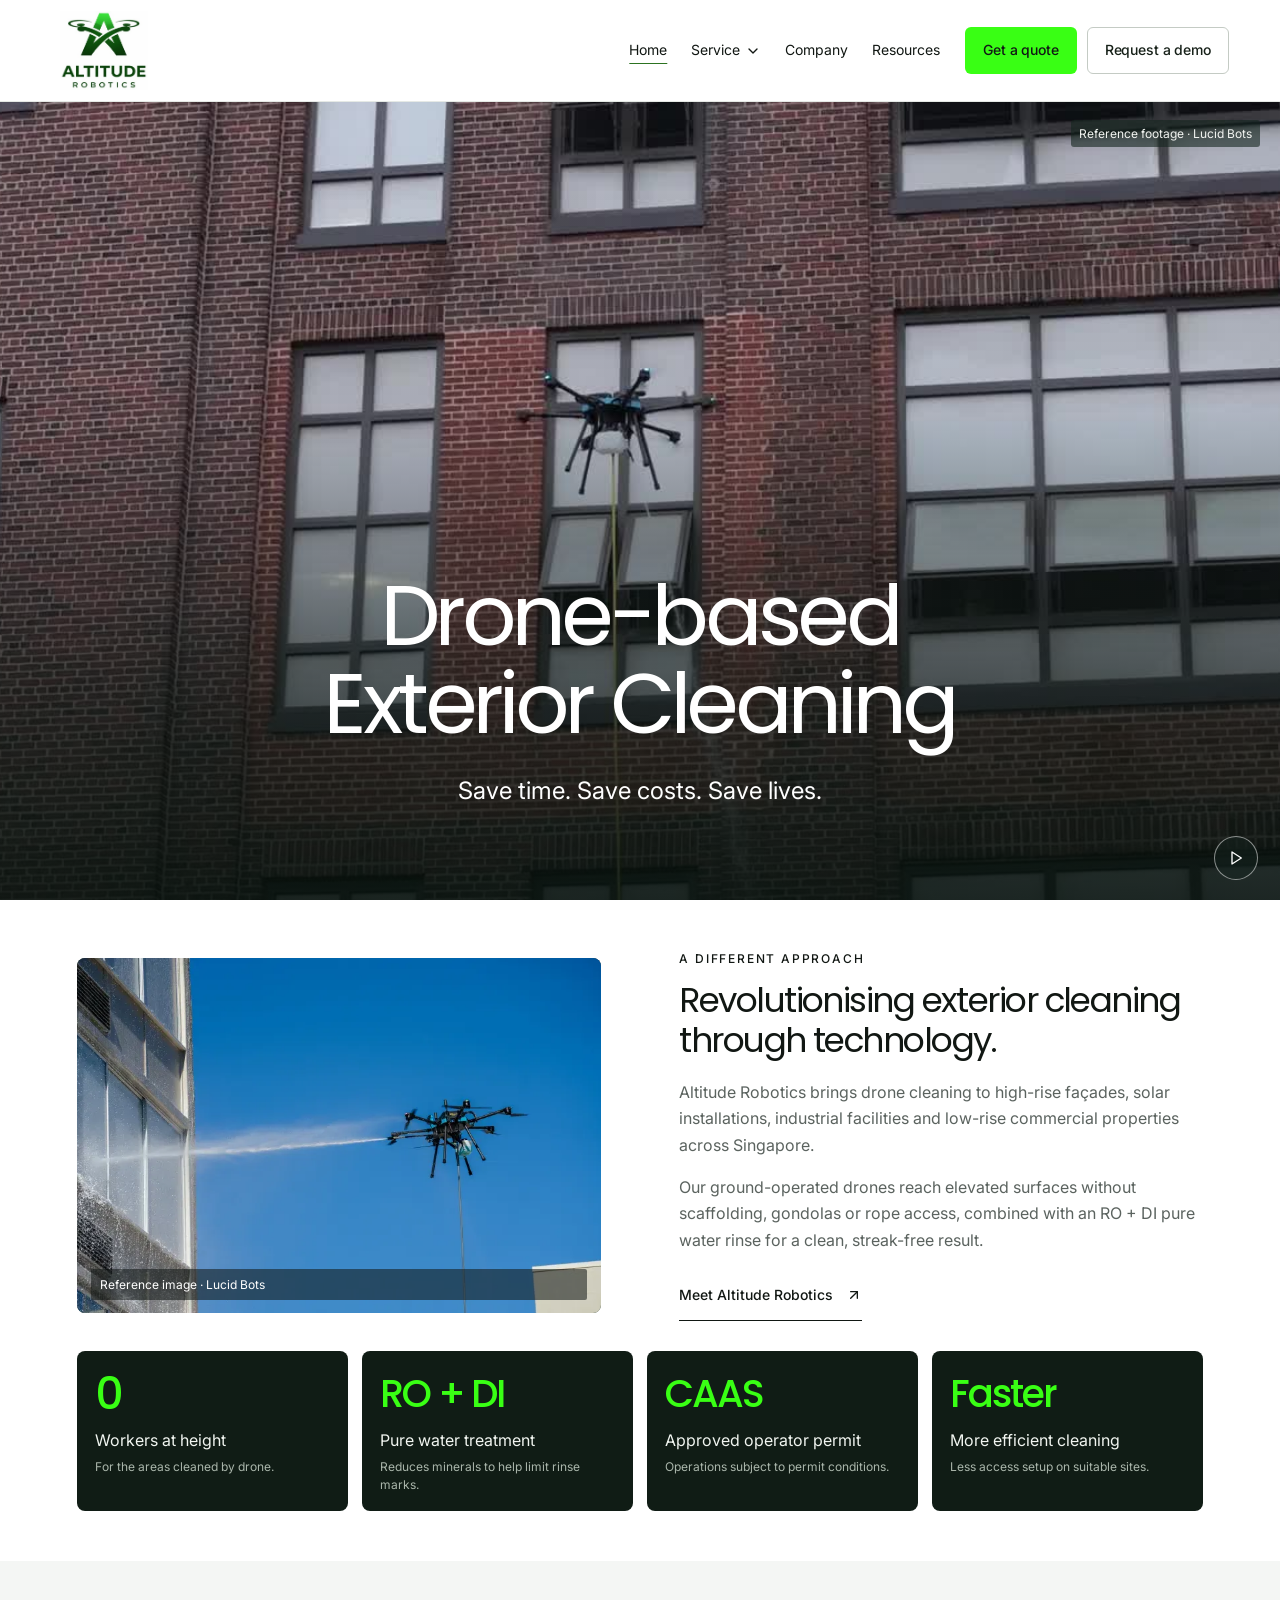
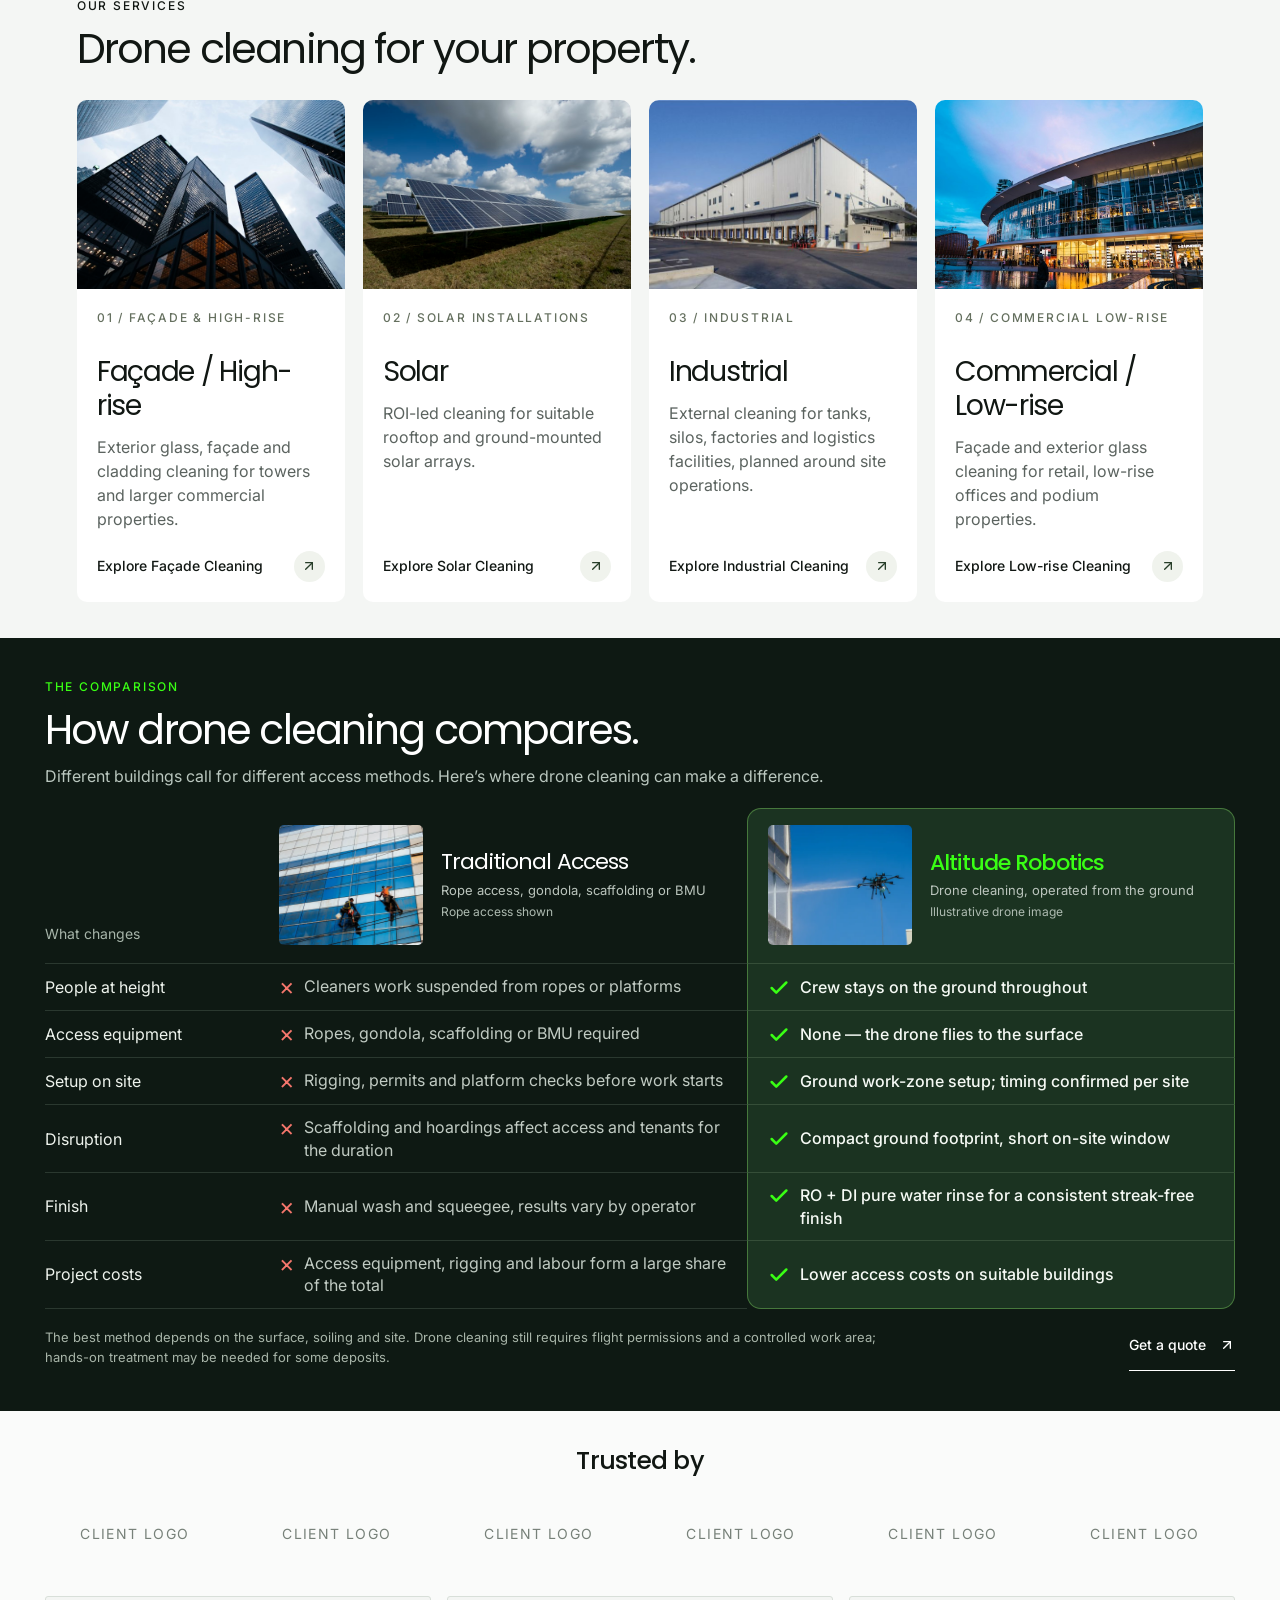
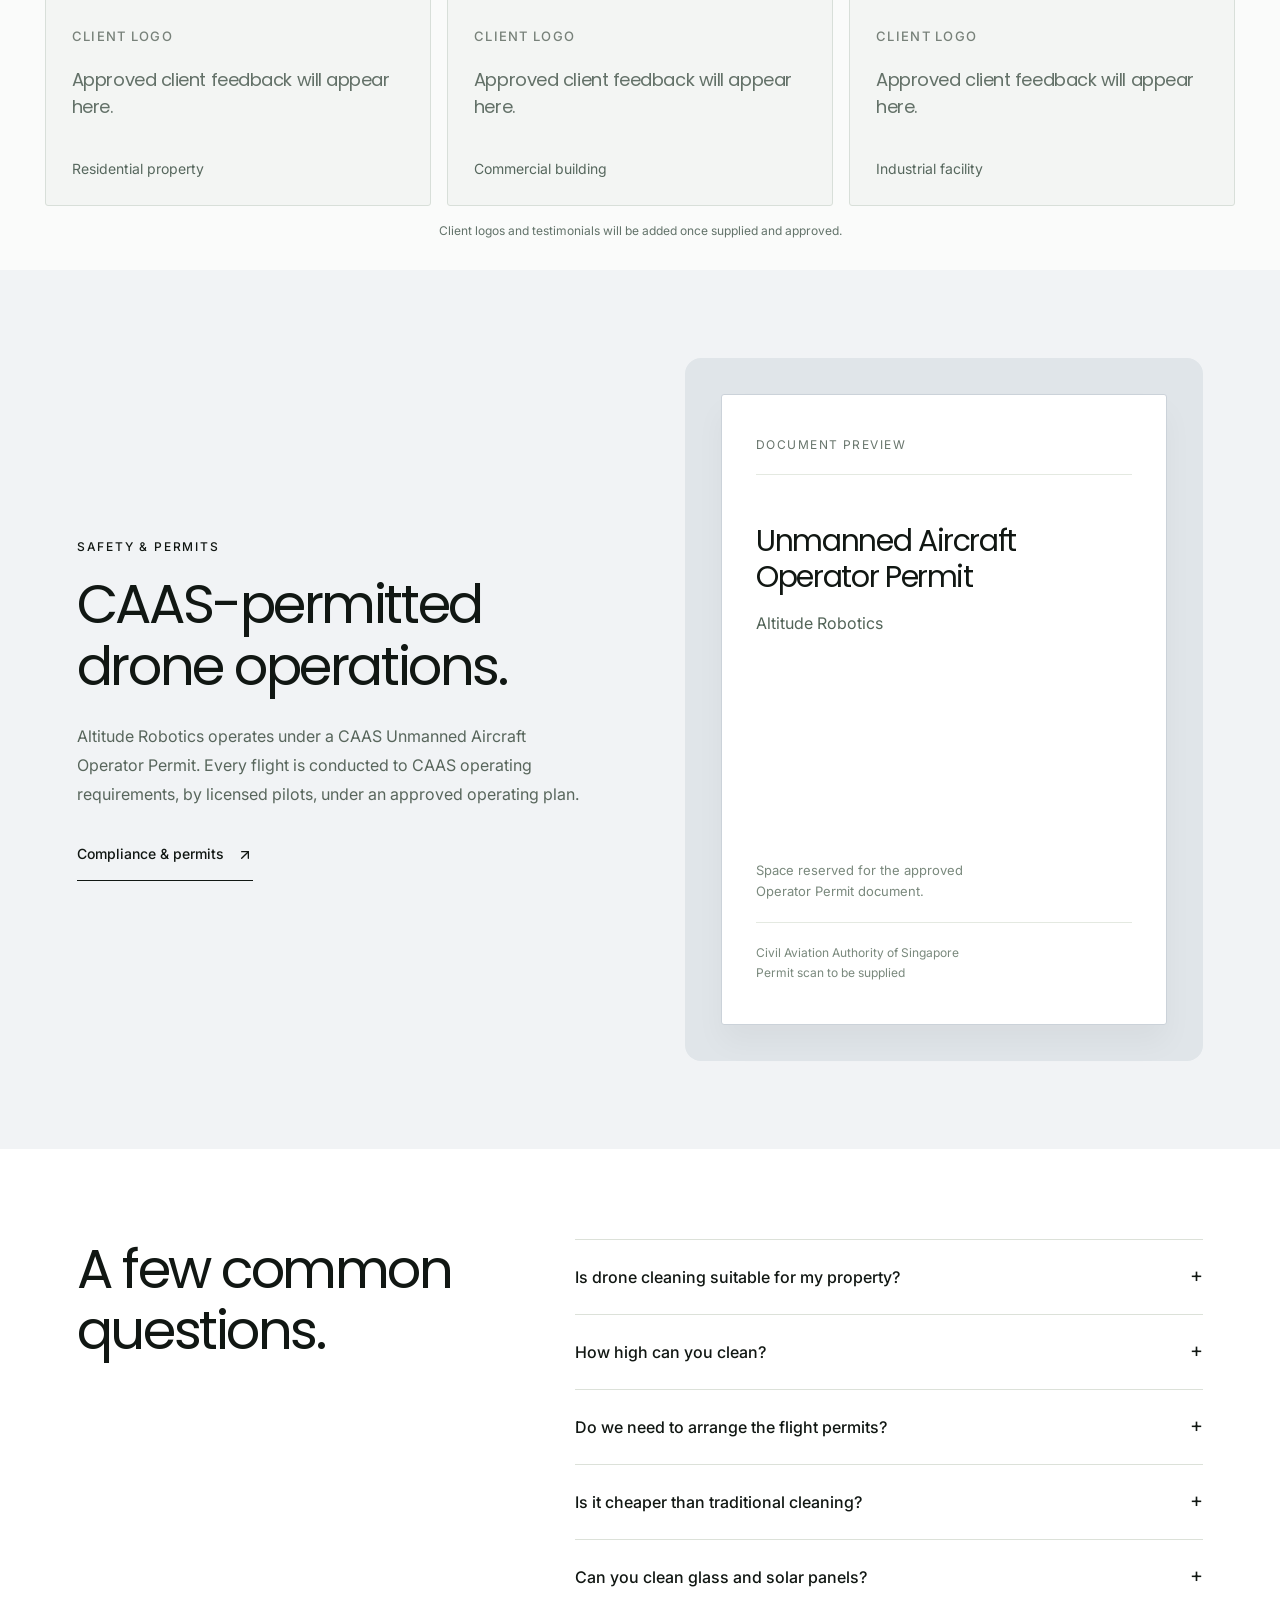
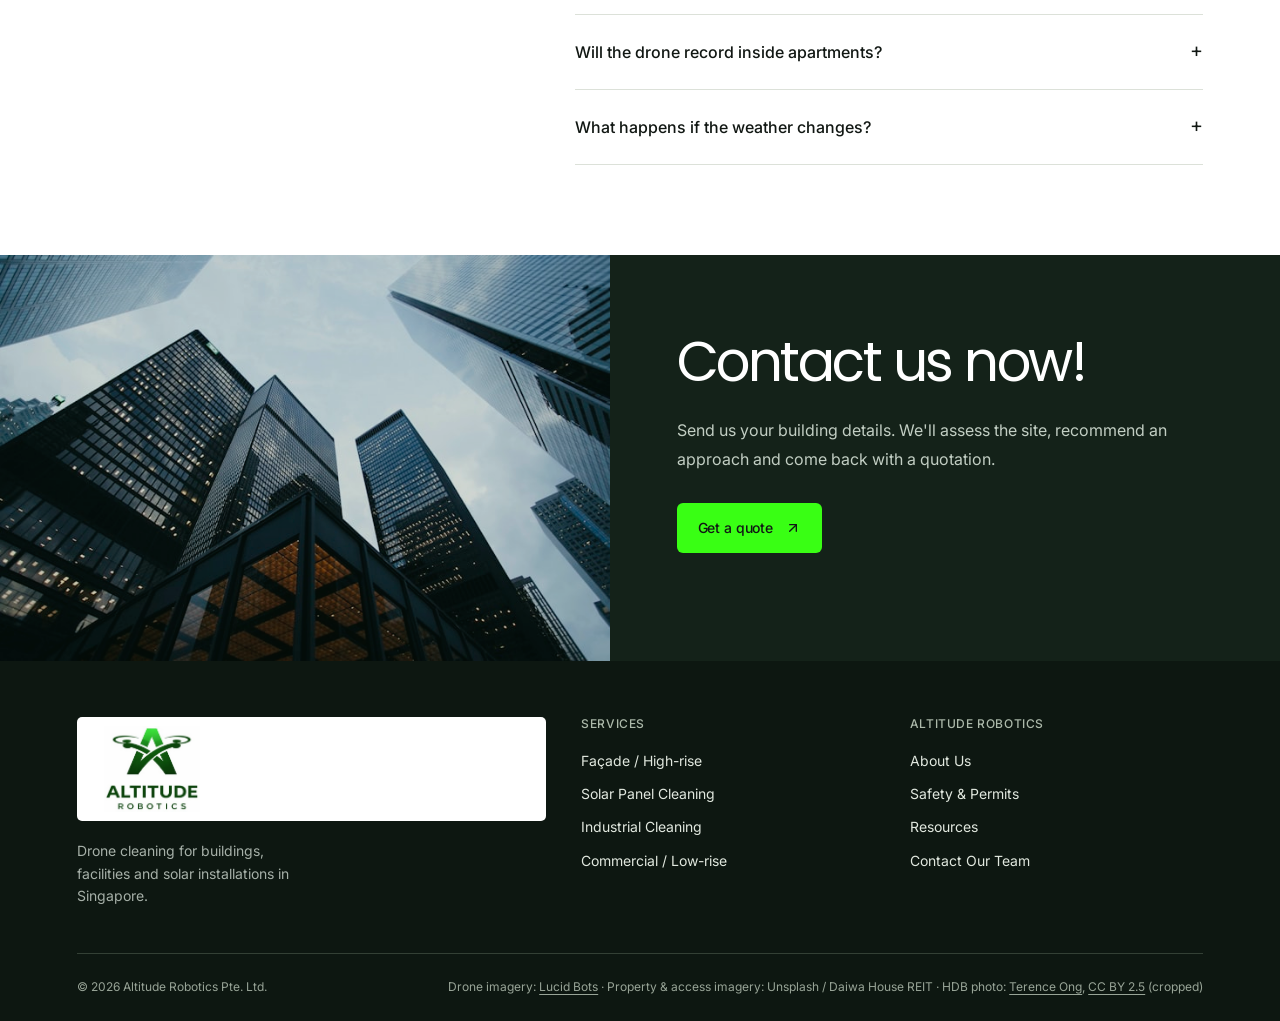
==== commit 213c1d1e: "Add files via upload" ====
--- a/index.html
+++ b/index.html
@@ -3,8 +3,7 @@
 <head>
 <meta charset="utf-8">
 <meta name="viewport" content="width=device-width, initial-scale=1">
-<meta name="description" content="Altitude Robotics provides drone cleaning for buildings, facilities and solar installations across Singapore. Explore our website design preview.">
-<meta name="robots" content="noindex,nofollow">
+<meta name="description" content="Altitude Robotics provides drone window cleaning, façade cleaning and exterior cleaning for buildings, facilities and solar installations across Singapore.">
 <meta name="theme-color" content="#111713">
 <title>Altitude Robotics | Drone-based Exterior Cleaning</title>
 <link rel="icon" href="assets/altitude-logo.jpg" type="image/jpeg">
@@ -191,7 +190,7 @@
 <p>Approved client feedback will appear here.</p>
 <small>Industrial facility</small></article>
   </div>
-  <p class="ar-proof-note">Design preview: client logos and testimonials will be added once supplied and approved.</p>
+  <p class="ar-proof-note">Client logos and testimonials will be added once supplied and approved.</p>
 </section>
 <section class="ar-credentials" id="ar-safety">
   <div class="ar-split">
@@ -242,7 +241,7 @@
 </div>
 </div>
 <div class="ar-footer-bottom">
-<span>© 2026 Altitude Robotics Pte. Ltd.</span><span>Design concept · Drone imagery: <a href="https://www.lucidbots.com/" target="_blank" rel="noopener">Lucid Bots</a> · Property &amp; access imagery: Unsplash / Daiwa House REIT · HDB photo: <a href="https://commons.wikimedia.org/wiki/File:Bishan_HDB.JPG" target="_blank" rel="noopener">Terence Ong</a>, <a href="https://creativecommons.org/licenses/by/2.5/" target="_blank" rel="noopener">CC BY 2.5</a> (cropped)</span>
+<span>© 2026 Altitude Robotics Pte. Ltd.</span><span>Drone imagery: <a href="https://www.lucidbots.com/" target="_blank" rel="noopener">Lucid Bots</a> · Property &amp; access imagery: Unsplash / Daiwa House REIT · HDB photo: <a href="https://commons.wikimedia.org/wiki/File:Bishan_HDB.JPG" target="_blank" rel="noopener">Terence Ong</a>, <a href="https://creativecommons.org/licenses/by/2.5/" target="_blank" rel="noopener">CC BY 2.5</a> (cropped)</span>
 </div></footer>
 </div>
 <script src="assets/lucide.min.js"></script>
